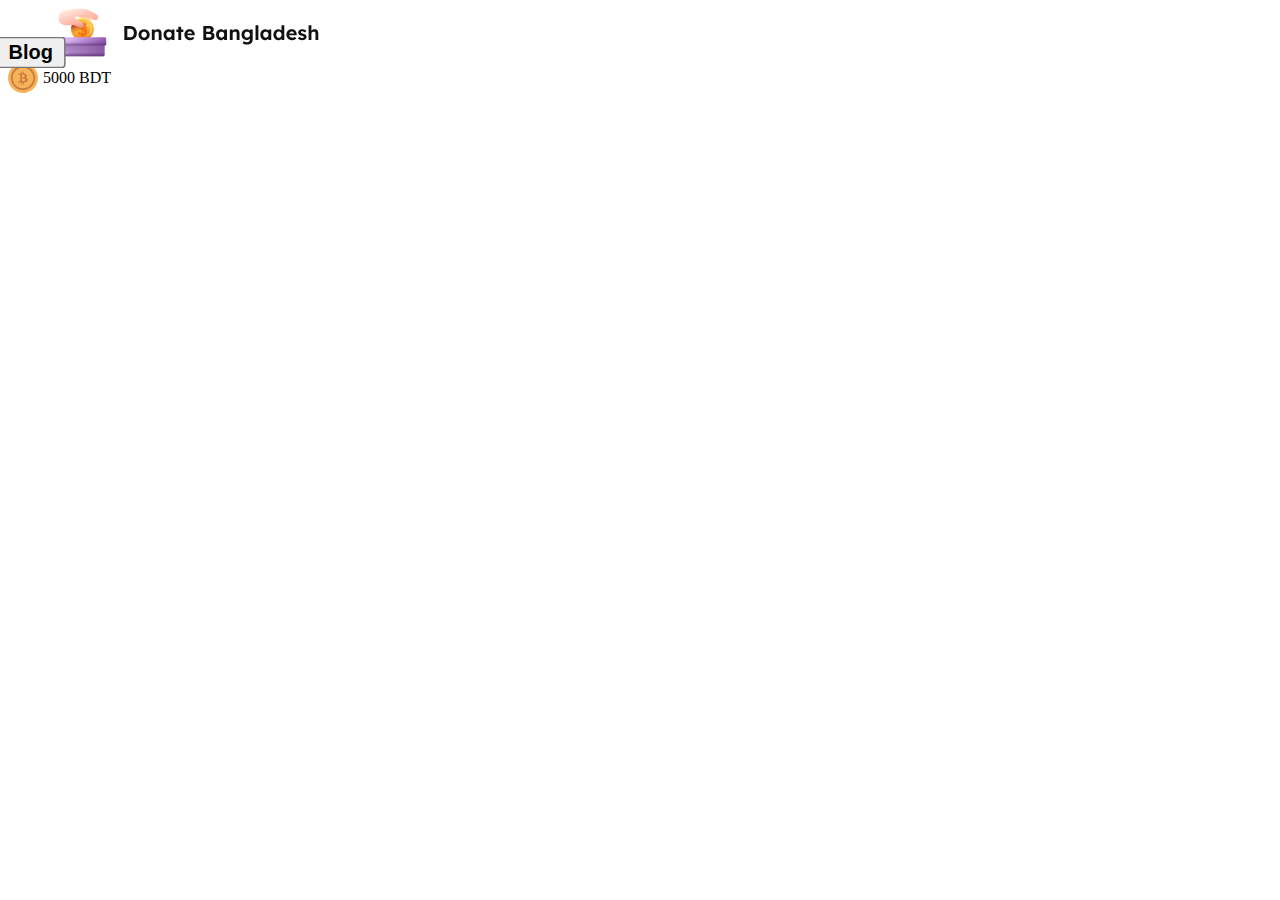
==== B10A5.html @ 0d356b93 "header part" ====
<!DOCTYPE html>
<html lang="en">
  <head>
    <meta charset="UTF-8" />
    <meta name="viewport" content="width=device-width, initial-scale=1.0" />
    <title>Document</title>
    <link rel="stylesheet" href="style.css" />
  </head>
  <body>
    <header class="header">
      <button class="blog-button" style="scale: 1.5"><b>Blog</b></button>
      <svg
        width="263"
        height="49"
        viewBox="0 0 263 49"
        fill="none"
        xmlns="http://www.w3.org/2000/svg"
      >
        <g clip-path="url(#clip0_3_639)">
          <path
            d="M30.4778 10.1147C29.9325 11.4416 28.4079 12.0751 27.0825 11.5262L21.6849 9.29228C20.1773 8.6679 18.5785 8.35054 16.9763 8.33435L18.4765 3.32823C20.5003 3.57068 22.4991 4.0792 24.4181 4.85906L29.0665 6.74931C30.3901 7.2871 31.0217 8.79346 30.4778 10.1147Z"
            fill="url(#paint0_linear_3_639)"
          />
          <path
            d="M33.8218 10.6746C33.2003 11.9362 31.6688 12.4507 30.4111 11.8207L25.2891 9.2568C23.2955 8.2583 21.0894 7.82819 18.9032 7.97661L17.0491 2.81237C20.8862 2.60522 24.7484 3.37736 28.2556 5.10498L32.6689 7.28004C33.9255 7.89896 34.4415 9.4184 33.8218 10.6746Z"
            fill="url(#paint1_linear_3_639)"
          />
          <path
            d="M36.4611 10.041C35.8431 11.3356 34.2859 11.8838 32.9929 11.2624L27.7273 8.73323C25.6779 7.74819 23.4188 7.34527 21.1879 7.53125L19.2253 2.30198C23.1417 2.02998 27.0967 2.75468 30.7018 4.45812L35.2383 6.60278C36.53 7.21294 37.0773 8.75196 36.4611 10.041Z"
            fill="url(#paint2_linear_3_639)"
          />
          <path
            d="M24.5 32.5C30.8155 32.5 35.9353 27.3802 35.9353 21.0647C35.9353 14.7492 30.8155 9.62941 24.5 9.62941C18.1845 9.62941 13.0647 14.7492 13.0647 21.0647C13.0647 27.3802 18.1845 32.5 24.5 32.5Z"
            fill="url(#paint3_linear_3_639)"
          />
          <path
            d="M24.4999 30.2882C29.5939 30.2882 33.7234 26.1587 33.7234 21.0647C33.7234 15.9707 29.5939 11.8412 24.4999 11.8412C19.4059 11.8412 15.2764 15.9707 15.2764 21.0647C15.2764 26.1587 19.4059 30.2882 24.4999 30.2882Z"
            fill="url(#paint4_linear_3_639)"
          />
          <path
            d="M24.4999 29.1588C28.9701 29.1588 32.594 25.535 32.594 21.0647C32.594 16.5944 28.9701 12.9706 24.4999 12.9706C20.0296 12.9706 16.4058 16.5944 16.4058 21.0647C16.4058 25.535 20.0296 29.1588 24.4999 29.1588Z"
            fill="url(#paint5_linear_3_639)"
          />
          <path
            d="M25.4112 19.5619V16.8192C26.6322 16.9132 26.9891 17.5143 27.609 17.5143C28.4355 17.5143 28.7737 16.4811 28.7737 15.9739C28.7737 14.6777 26.5759 14.3772 25.4112 14.3396V13.87C25.4112 13.607 25.0543 13.3628 24.6974 13.3628C24.2841 13.3628 23.9836 13.607 23.9836 13.87V14.396C21.9923 14.6778 20.2265 15.8237 20.2265 18.2094C20.2265 20.6139 22.2553 21.4216 23.9836 22.0791V25.1223C22.5935 24.8781 21.9548 23.7697 21.1658 23.7697C20.452 23.7697 19.8884 24.7089 19.8884 25.3477C19.8884 26.55 21.7294 27.7147 23.9836 27.7898V28.2594C23.9836 28.5225 24.2841 28.7666 24.6974 28.7666C25.0543 28.7666 25.4112 28.5224 25.4112 28.2594V27.7147C27.609 27.3578 29.1119 25.9488 29.1119 23.6195C29.1119 21.0834 27.1206 20.2005 25.4112 19.5619ZM24.1713 19.111C23.4576 18.8104 22.9691 18.4723 22.9691 17.9275C22.9691 17.4767 23.3261 17.0446 24.1713 16.8755V19.111ZM25.2234 25.1035V22.5863C25.8996 22.9056 26.3693 23.3001 26.3693 23.92C26.3692 24.5963 25.862 24.9532 25.2234 25.1035Z"
            fill="url(#paint6_linear_3_639)"
          />
          <path
            d="M13.0732 21.4882C13.2961 27.6075 18.3262 32.5 24.4999 32.5C30.6735 32.5 35.7036 27.6075 35.9266 21.4882H13.0732Z"
            fill="url(#paint7_linear_3_639)"
          />
          <path
            d="M35.1551 25.2238C35.1155 25.3254 35.0741 25.4261 35.0318 25.5268C33.2934 29.6256 29.2322 32.5 24.5 32.5C18.1847 32.5 13.0647 27.38 13.0647 21.0647C13.0647 19.3471 13.4431 17.7188 14.1226 16.2572C14.2619 15.9541 14.4153 15.6595 14.5809 15.3725H25.3038L35.1551 25.2238Z"
            fill="url(#paint8_linear_3_639)"
          />
          <path
            d="M35.5047 11.4792L33.4157 9.80559C33.3238 9.7365 33.2312 9.66864 33.1379 9.60192C30.623 7.80483 27.5412 6.98921 24.4564 7.18479C21.8766 7.34836 20.8416 7.49594 17.4709 9.17566C16.8831 9.46855 16.7831 10.0899 17.2475 10.5542L17.3747 10.6814C19.9097 11.7982 22.3341 13.1457 24.6179 14.7059C25.9292 15.6017 26.2362 17.4075 25.3017 18.6916C24.4511 19.8604 22.8563 20.1937 21.6051 19.47C19.4568 18.2272 17.0716 17.4345 14.5965 17.1485C14.1236 17.0938 13.6462 17.0911 13.1714 17.1249C11.6756 17.2314 8.0548 17.4638 6.84972 17.3142C6.83862 17.3128 6.82742 17.3115 6.81622 17.3101C3.66177 16.9136 1.14676 14.4843 0.630804 11.3468L0.600122 11.16C-0.0670782 7.10742 2.6789 3.2805 6.73245 2.61396L13.732 1.463L18.1394 0.78055C25.0555 -0.234415 32.0926 1.52822 37.6973 5.67909L39.0549 6.76116C40.3651 7.73114 40.6355 9.5765 39.6592 10.8836C38.6796 12.1955 36.8139 12.4626 35.5047 11.4792Z"
            fill="url(#paint9_linear_3_639)"
          />
          <path
            d="M25.3017 18.6918C24.4512 19.8606 22.8564 20.1939 21.6052 19.4701C19.2355 18.0992 16.5778 17.276 13.829 17.0763C13.7876 17.0733 13.7464 17.0701 13.7052 17.0667C9.06067 16.6816 8.80985 9.97322 13.4123 9.23986C13.743 9.18715 14.082 9.23092 14.3885 9.36598L17.3747 10.6816C19.9097 11.7983 22.3342 13.1458 24.6179 14.7061C25.9293 15.602 26.2362 17.4078 25.3017 18.6918Z"
            fill="url(#paint10_linear_3_639)"
          />
          <path
            d="M44.4949 48.5H4.50505C3.33272 48.5 2.38232 47.5496 2.38232 46.3773V33.7235H46.6176V46.3773C46.6176 47.5496 45.6672 48.5 44.4949 48.5Z"
            fill="url(#paint11_linear_3_639)"
          />
          <path
            d="M2.38232 33.7235V37.4882L13.3941 48.5H44.4949C45.6672 48.5 46.6176 47.5496 46.6176 46.3773V33.7235H2.38232Z"
            fill="url(#paint12_linear_3_639)"
          />
          <path
            d="M2.38232 42.1941V46.3773C2.38232 47.5496 3.33272 48.5 4.50505 48.5H44.4949C45.6672 48.5 46.6176 47.5496 46.6176 46.3773V42.1941H2.38232Z"
            fill="url(#paint13_linear_3_639)"
          />
          <path
            d="M46.8826 37.4882H2.11741C1.22414 37.4882 0.5 36.7641 0.5 35.8708V30.8059C0.5 29.9126 1.22414 29.1885 2.11741 29.1885H46.8826C47.7759 29.1885 48.5 29.9126 48.5 30.8059V35.8708C48.5 36.7641 47.7759 37.4882 46.8826 37.4882Z"
            fill="url(#paint14_linear_3_639)"
          />
          <path
            d="M0.5 32.6882V35.8708C0.5 36.7641 1.22414 37.4882 2.11741 37.4882H46.8826C47.7759 37.4882 48.5 36.7641 48.5 35.8708V32.6882H0.5Z"
            fill="url(#paint15_linear_3_639)"
          />
        </g>
        <path
          d="M66.32 32V18H72.06C73.0867 18 74.0133 18.1733 74.84 18.52C75.68 18.8533 76.4 19.3333 77 19.96C77.6133 20.5733 78.08 21.3067 78.4 22.16C78.72 23.0133 78.88 23.96 78.88 25C78.88 26.0267 78.72 26.9733 78.4 27.84C78.08 28.6933 77.62 29.4333 77.02 30.06C76.42 30.6733 75.7 31.1533 74.86 31.5C74.02 31.8333 73.0867 32 72.06 32H66.32ZM69.32 29.82L69 29.3H71.96C72.56 29.3 73.1 29.2 73.58 29C74.06 28.7867 74.4667 28.5 74.8 28.14C75.1467 27.7667 75.4067 27.3133 75.58 26.78C75.7533 26.2467 75.84 25.6533 75.84 25C75.84 24.3467 75.7533 23.76 75.58 23.24C75.4067 22.7067 75.1467 22.2533 74.8 21.88C74.4667 21.5067 74.06 21.22 73.58 21.02C73.1 20.8067 72.56 20.7 71.96 20.7H68.94L69.32 20.22V29.82ZM86.1134 32.2C85.0334 32.2 84.0668 31.9667 83.2134 31.5C82.3734 31.02 81.7068 30.3667 81.2134 29.54C80.7334 28.7133 80.4934 27.7667 80.4934 26.7C80.4934 25.6333 80.7334 24.6933 81.2134 23.88C81.7068 23.0533 82.3734 22.4 83.2134 21.92C84.0668 21.44 85.0334 21.2 86.1134 21.2C87.1801 21.2 88.1334 21.44 88.9734 21.92C89.8268 22.4 90.4934 23.0533 90.9734 23.88C91.4534 24.6933 91.6934 25.6333 91.6934 26.7C91.6934 27.7667 91.4534 28.7133 90.9734 29.54C90.4934 30.3667 89.8268 31.02 88.9734 31.5C88.1334 31.9667 87.1801 32.2 86.1134 32.2ZM86.1134 29.72C86.6334 29.72 87.1001 29.5933 87.5134 29.34C87.9268 29.0733 88.2468 28.7133 88.4734 28.26C88.7134 27.7933 88.8334 27.2733 88.8334 26.7C88.8334 26.1133 88.7134 25.5933 88.4734 25.14C88.2468 24.6733 87.9268 24.3133 87.5134 24.06C87.1001 23.7933 86.6334 23.66 86.1134 23.66C85.5801 23.66 85.1068 23.7933 84.6934 24.06C84.2801 24.3267 83.9534 24.6867 83.7134 25.14C83.4734 25.5933 83.3601 26.1133 83.3734 26.7C83.3601 27.2733 83.4734 27.7933 83.7134 28.26C83.9534 28.7133 84.2801 29.0733 84.6934 29.34C85.1068 29.5933 85.5801 29.72 86.1134 29.72ZM93.8302 32V21.42H96.5502L96.6302 23.58L96.0702 23.82C96.2168 23.34 96.4768 22.9067 96.8502 22.52C97.2368 22.12 97.6968 21.8 98.2302 21.56C98.7635 21.32 99.3235 21.2 99.9102 21.2C100.71 21.2 101.377 21.36 101.91 21.68C102.457 22 102.863 22.4867 103.13 23.14C103.41 23.78 103.55 24.5733 103.55 25.52V32H100.71V25.74C100.71 25.26 100.643 24.86 100.51 24.54C100.377 24.22 100.17 23.9867 99.8902 23.84C99.6235 23.68 99.2902 23.6133 98.8902 23.64C98.5702 23.64 98.2702 23.6933 97.9902 23.8C97.7235 23.8933 97.4902 24.0333 97.2902 24.22C97.1035 24.4067 96.9502 24.62 96.8302 24.86C96.7235 25.1 96.6702 25.36 96.6702 25.64V32H95.2702C94.9635 32 94.6902 32 94.4502 32C94.2102 32 94.0035 32 93.8302 32ZM110.232 32.2C109.352 32.2 108.558 31.96 107.852 31.48C107.145 31 106.585 30.3467 106.172 29.52C105.758 28.6933 105.552 27.7467 105.552 26.68C105.552 25.6133 105.758 24.6733 106.172 23.86C106.598 23.0333 107.172 22.3867 107.892 21.92C108.612 21.44 109.432 21.2 110.352 21.2C110.872 21.2 111.345 21.28 111.772 21.44C112.212 21.5867 112.592 21.7933 112.912 22.06C113.245 22.3267 113.525 22.6333 113.752 22.98C113.978 23.3267 114.138 23.7 114.232 24.1L113.632 24V21.42H116.452V32H113.592V29.46L114.232 29.4C114.125 29.7733 113.952 30.1267 113.712 30.46C113.472 30.7933 113.172 31.0933 112.812 31.36C112.465 31.6133 112.072 31.82 111.632 31.98C111.192 32.1267 110.725 32.2 110.232 32.2ZM111.012 29.74C111.545 29.74 112.012 29.6133 112.412 29.36C112.812 29.1067 113.118 28.7533 113.332 28.3C113.558 27.8333 113.672 27.2933 113.672 26.68C113.672 26.08 113.558 25.5533 113.332 25.1C113.118 24.6467 112.812 24.2933 112.412 24.04C112.012 23.7733 111.545 23.64 111.012 23.64C110.492 23.64 110.032 23.7733 109.632 24.04C109.245 24.2933 108.938 24.6467 108.712 25.1C108.485 25.5533 108.372 26.08 108.372 26.68C108.372 27.2933 108.485 27.8333 108.712 28.3C108.938 28.7533 109.245 29.1067 109.632 29.36C110.032 29.6133 110.492 29.74 111.012 29.74ZM120.319 32V18.74H123.159V32H120.319ZM118.339 23.96V21.42H125.319V23.96H118.339ZM132.092 32.2C130.946 32.2 129.946 31.9667 129.092 31.5C128.239 31.0333 127.572 30.3933 127.092 29.58C126.612 28.7667 126.372 27.8333 126.372 26.78C126.372 25.9667 126.506 25.22 126.772 24.54C127.039 23.86 127.412 23.2733 127.892 22.78C128.372 22.2733 128.939 21.8867 129.592 21.62C130.259 21.34 130.979 21.2 131.752 21.2C132.472 21.2 133.139 21.3333 133.752 21.6C134.366 21.8533 134.892 22.22 135.332 22.7C135.786 23.1667 136.132 23.72 136.372 24.36C136.612 25 136.719 25.7 136.692 26.46L136.672 27.34H128.172L127.712 25.6H134.332L134.012 25.96V25.52C133.986 25.16 133.866 24.8333 133.652 24.54C133.452 24.2467 133.192 24.02 132.872 23.86C132.552 23.7 132.192 23.62 131.792 23.62C131.206 23.62 130.706 23.7333 130.292 23.96C129.892 24.1867 129.586 24.52 129.372 24.96C129.159 25.4 129.052 25.9333 129.052 26.56C129.052 27.2 129.186 27.7533 129.452 28.22C129.732 28.6867 130.119 29.0533 130.612 29.32C131.119 29.5733 131.712 29.7 132.392 29.7C132.859 29.7 133.286 29.6267 133.672 29.48C134.059 29.3333 134.472 29.08 134.912 28.72L136.272 30.62C135.886 30.9667 135.459 31.26 134.992 31.5C134.526 31.7267 134.046 31.9 133.552 32.02C133.059 32.14 132.572 32.2 132.092 32.2ZM145.324 32V18H151.404C152.337 18 153.124 18.14 153.764 18.42C154.417 18.6867 154.911 19.08 155.244 19.6C155.577 20.12 155.744 20.74 155.744 21.46C155.744 22.26 155.544 22.9267 155.144 23.46C154.744 23.9933 154.171 24.36 153.424 24.56L153.404 24.16C154.017 24.3067 154.557 24.5467 155.024 24.88C155.491 25.2133 155.851 25.6267 156.104 26.12C156.357 26.6133 156.484 27.1733 156.484 27.8C156.484 28.4933 156.371 29.1067 156.144 29.64C155.917 30.16 155.584 30.5933 155.144 30.94C154.704 31.2867 154.184 31.5533 153.584 31.74C152.997 31.9133 152.337 32 151.604 32H145.324ZM148.204 29.4H151.484C151.911 29.4 152.271 29.34 152.564 29.22C152.871 29.0867 153.104 28.8867 153.264 28.62C153.424 28.3533 153.504 28.04 153.504 27.68C153.504 27.3333 153.417 27.04 153.244 26.8C153.071 26.56 152.824 26.38 152.504 26.26C152.197 26.1267 151.824 26.06 151.384 26.06H148.204V29.4ZM148.204 23.68H151.044C151.404 23.68 151.717 23.6133 151.984 23.48C152.251 23.3467 152.451 23.1667 152.584 22.94C152.731 22.7133 152.804 22.4467 152.804 22.14C152.804 21.6467 152.644 21.2667 152.324 21C152.004 20.7333 151.524 20.6 150.884 20.6H148.204V23.68ZM162.751 32.2C161.871 32.2 161.078 31.96 160.371 31.48C159.664 31 159.104 30.3467 158.691 29.52C158.278 28.6933 158.071 27.7467 158.071 26.68C158.071 25.6133 158.278 24.6733 158.691 23.86C159.118 23.0333 159.691 22.3867 160.411 21.92C161.131 21.44 161.951 21.2 162.871 21.2C163.391 21.2 163.864 21.28 164.291 21.44C164.731 21.5867 165.111 21.7933 165.431 22.06C165.764 22.3267 166.044 22.6333 166.271 22.98C166.498 23.3267 166.658 23.7 166.751 24.1L166.151 24V21.42H168.971V32H166.111V29.46L166.751 29.4C166.644 29.7733 166.471 30.1267 166.231 30.46C165.991 30.7933 165.691 31.0933 165.331 31.36C164.984 31.6133 164.591 31.82 164.151 31.98C163.711 32.1267 163.244 32.2 162.751 32.2ZM163.531 29.74C164.064 29.74 164.531 29.6133 164.931 29.36C165.331 29.1067 165.638 28.7533 165.851 28.3C166.078 27.8333 166.191 27.2933 166.191 26.68C166.191 26.08 166.078 25.5533 165.851 25.1C165.638 24.6467 165.331 24.2933 164.931 24.04C164.531 23.7733 164.064 23.64 163.531 23.64C163.011 23.64 162.551 23.7733 162.151 24.04C161.764 24.2933 161.458 24.6467 161.231 25.1C161.004 25.5533 160.891 26.08 160.891 26.68C160.891 27.2933 161.004 27.8333 161.231 28.3C161.458 28.7533 161.764 29.1067 162.151 29.36C162.551 29.6133 163.011 29.74 163.531 29.74ZM171.818 32V21.42H174.538L174.618 23.58L174.058 23.82C174.205 23.34 174.465 22.9067 174.838 22.52C175.225 22.12 175.685 21.8 176.218 21.56C176.752 21.32 177.312 21.2 177.898 21.2C178.698 21.2 179.365 21.36 179.898 21.68C180.445 22 180.852 22.4867 181.118 23.14C181.398 23.78 181.538 24.5733 181.538 25.52V32H178.698V25.74C178.698 25.26 178.632 24.86 178.498 24.54C178.365 24.22 178.158 23.9867 177.878 23.84C177.612 23.68 177.278 23.6133 176.878 23.64C176.558 23.64 176.258 23.6933 175.978 23.8C175.712 23.8933 175.478 24.0333 175.278 24.22C175.092 24.4067 174.938 24.62 174.818 24.86C174.712 25.1 174.658 25.36 174.658 25.64V32H173.258C172.952 32 172.678 32 172.438 32C172.198 32 171.992 32 171.818 32ZM189.08 36.6C188.24 36.6 187.413 36.4733 186.6 36.22C185.787 35.98 185.127 35.6667 184.62 35.28L185.62 33.24C185.887 33.4267 186.193 33.5933 186.54 33.74C186.887 33.8867 187.247 34 187.62 34.08C188.007 34.16 188.4 34.2 188.8 34.2C189.493 34.2 190.06 34.0933 190.5 33.88C190.953 33.6667 191.293 33.3467 191.52 32.92C191.747 32.5067 191.86 31.9733 191.86 31.32V29.48L192.34 29.58C192.26 30.02 192.04 30.4267 191.68 30.8C191.32 31.16 190.867 31.4533 190.32 31.68C189.773 31.8933 189.213 32 188.64 32C187.653 32 186.78 31.7733 186.02 31.32C185.26 30.8667 184.66 30.24 184.22 29.44C183.78 28.64 183.56 27.72 183.56 26.68C183.56 25.6133 183.773 24.6733 184.2 23.86C184.64 23.0333 185.233 22.3867 185.98 21.92C186.74 21.44 187.6 21.2 188.56 21.2C188.96 21.2 189.34 21.2467 189.7 21.34C190.073 21.4333 190.413 21.5667 190.72 21.74C191.04 21.9 191.32 22.0867 191.56 22.3C191.813 22.5 192.02 22.72 192.18 22.96C192.34 23.2 192.44 23.44 192.48 23.68L191.9 23.84L191.98 21.42H194.7V31.2C194.7 32.0667 194.573 32.8333 194.32 33.5C194.067 34.1667 193.693 34.7267 193.2 35.18C192.72 35.6467 192.127 36 191.42 36.24C190.727 36.48 189.947 36.6 189.08 36.6ZM189.16 29.72C189.72 29.72 190.207 29.5933 190.62 29.34C191.047 29.0867 191.373 28.7333 191.6 28.28C191.827 27.8267 191.94 27.2933 191.94 26.68C191.94 26.08 191.827 25.5533 191.6 25.1C191.373 24.6333 191.047 24.2733 190.62 24.02C190.207 23.7667 189.72 23.64 189.16 23.64C188.613 23.64 188.127 23.7733 187.7 24.04C187.287 24.2933 186.967 24.6467 186.74 25.1C186.513 25.5533 186.4 26.08 186.4 26.68C186.4 27.28 186.513 27.8133 186.74 28.28C186.967 28.7333 187.287 29.0867 187.7 29.34C188.127 29.5933 188.613 29.72 189.16 29.72ZM197.542 32V17.2H200.382V32H197.542ZM207.028 32.2C206.148 32.2 205.355 31.96 204.648 31.48C203.942 31 203.382 30.3467 202.968 29.52C202.555 28.6933 202.348 27.7467 202.348 26.68C202.348 25.6133 202.555 24.6733 202.968 23.86C203.395 23.0333 203.968 22.3867 204.688 21.92C205.408 21.44 206.228 21.2 207.148 21.2C207.668 21.2 208.142 21.28 208.568 21.44C209.008 21.5867 209.388 21.7933 209.708 22.06C210.042 22.3267 210.322 22.6333 210.548 22.98C210.775 23.3267 210.935 23.7 211.028 24.1L210.428 24V21.42H213.248V32H210.388V29.46L211.028 29.4C210.922 29.7733 210.748 30.1267 210.508 30.46C210.268 30.7933 209.968 31.0933 209.608 31.36C209.262 31.6133 208.868 31.82 208.428 31.98C207.988 32.1267 207.522 32.2 207.028 32.2ZM207.808 29.74C208.342 29.74 208.808 29.6133 209.208 29.36C209.608 29.1067 209.915 28.7533 210.128 28.3C210.355 27.8333 210.468 27.2933 210.468 26.68C210.468 26.08 210.355 25.5533 210.128 25.1C209.915 24.6467 209.608 24.2933 209.208 24.04C208.808 23.7733 208.342 23.64 207.808 23.64C207.288 23.64 206.828 23.7733 206.428 24.04C206.042 24.2933 205.735 24.6467 205.508 25.1C205.282 25.5533 205.168 26.08 205.168 26.68C205.168 27.2933 205.282 27.8333 205.508 28.3C205.735 28.7533 206.042 29.1067 206.428 29.36C206.828 29.6133 207.288 29.74 207.808 29.74ZM220.236 32.2C219.316 32.2 218.489 31.9667 217.756 31.5C217.022 31.02 216.442 30.3733 216.016 29.56C215.602 28.7333 215.396 27.78 215.396 26.7C215.396 25.6467 215.602 24.7067 216.016 23.88C216.442 23.0533 217.016 22.4 217.736 21.92C218.469 21.44 219.302 21.2 220.236 21.2C220.729 21.2 221.202 21.28 221.656 21.44C222.122 21.5867 222.536 21.7933 222.896 22.06C223.269 22.3267 223.569 22.6267 223.796 22.96C224.022 23.28 224.149 23.62 224.176 23.98L223.456 24.1V17.2H226.296V32H223.616L223.496 29.56L224.056 29.62C224.029 29.9533 223.909 30.2733 223.696 30.58C223.482 30.8867 223.196 31.1667 222.836 31.42C222.489 31.66 222.089 31.8533 221.636 32C221.196 32.1333 220.729 32.2 220.236 32.2ZM220.876 29.84C221.409 29.84 221.876 29.7067 222.276 29.44C222.676 29.1733 222.989 28.8067 223.216 28.34C223.442 27.8733 223.556 27.3267 223.556 26.7C223.556 26.0867 223.442 25.5467 223.216 25.08C222.989 24.6 222.676 24.2333 222.276 23.98C221.876 23.7133 221.409 23.58 220.876 23.58C220.342 23.58 219.876 23.7133 219.476 23.98C219.089 24.2333 218.782 24.6 218.556 25.08C218.342 25.5467 218.236 26.0867 218.236 26.7C218.236 27.3267 218.342 27.8733 218.556 28.34C218.782 28.8067 219.089 29.1733 219.476 29.44C219.876 29.7067 220.342 29.84 220.876 29.84ZM234.085 32.2C232.938 32.2 231.938 31.9667 231.085 31.5C230.231 31.0333 229.565 30.3933 229.085 29.58C228.605 28.7667 228.365 27.8333 228.365 26.78C228.365 25.9667 228.498 25.22 228.765 24.54C229.031 23.86 229.405 23.2733 229.885 22.78C230.365 22.2733 230.931 21.8867 231.585 21.62C232.251 21.34 232.971 21.2 233.745 21.2C234.465 21.2 235.131 21.3333 235.745 21.6C236.358 21.8533 236.885 22.22 237.325 22.7C237.778 23.1667 238.125 23.72 238.365 24.36C238.605 25 238.711 25.7 238.685 26.46L238.665 27.34H230.165L229.705 25.6H236.325L236.005 25.96V25.52C235.978 25.16 235.858 24.8333 235.645 24.54C235.445 24.2467 235.185 24.02 234.865 23.86C234.545 23.7 234.185 23.62 233.785 23.62C233.198 23.62 232.698 23.7333 232.285 23.96C231.885 24.1867 231.578 24.52 231.365 24.96C231.151 25.4 231.045 25.9333 231.045 26.56C231.045 27.2 231.178 27.7533 231.445 28.22C231.725 28.6867 232.111 29.0533 232.605 29.32C233.111 29.5733 233.705 29.7 234.385 29.7C234.851 29.7 235.278 29.6267 235.665 29.48C236.051 29.3333 236.465 29.08 236.905 28.72L238.265 30.62C237.878 30.9667 237.451 31.26 236.985 31.5C236.518 31.7267 236.038 31.9 235.545 32.02C235.051 32.14 234.565 32.2 234.085 32.2ZM244.343 32.2C243.357 32.2 242.477 32.04 241.703 31.72C240.943 31.3867 240.33 30.9333 239.863 30.36L241.623 28.84C242.037 29.28 242.497 29.6 243.003 29.8C243.51 29.9867 244.017 30.08 244.523 30.08C244.723 30.08 244.903 30.06 245.063 30.02C245.237 29.9667 245.383 29.9 245.503 29.82C245.623 29.7267 245.71 29.62 245.763 29.5C245.83 29.3667 245.863 29.2267 245.863 29.08C245.863 28.7867 245.743 28.5533 245.503 28.38C245.37 28.3133 245.163 28.2333 244.883 28.14C244.603 28.0333 244.243 27.92 243.803 27.8C243.123 27.6267 242.543 27.4267 242.063 27.2C241.597 26.96 241.223 26.6933 240.943 26.4C240.703 26.12 240.517 25.82 240.383 25.5C240.263 25.1667 240.203 24.8 240.203 24.4C240.203 23.92 240.31 23.4867 240.523 23.1C240.737 22.7 241.03 22.36 241.403 22.08C241.79 21.8 242.23 21.5867 242.723 21.44C243.217 21.28 243.737 21.2 244.283 21.2C244.83 21.2 245.363 21.2667 245.883 21.4C246.403 21.5333 246.883 21.7267 247.323 21.98C247.777 22.22 248.17 22.5067 248.503 22.84L246.983 24.52C246.743 24.2933 246.47 24.0867 246.163 23.9C245.87 23.7133 245.563 23.5667 245.243 23.46C244.923 23.3533 244.637 23.3 244.383 23.3C244.157 23.3 243.95 23.32 243.763 23.36C243.59 23.4 243.443 23.46 243.323 23.54C243.203 23.62 243.11 23.7267 243.043 23.86C242.99 23.98 242.963 24.1133 242.963 24.26C242.963 24.4067 242.997 24.5467 243.063 24.68C243.143 24.8133 243.25 24.9267 243.383 25.02C243.53 25.1 243.743 25.1933 244.023 25.3C244.317 25.4067 244.71 25.5267 245.203 25.66C245.843 25.8333 246.383 26.0267 246.823 26.24C247.277 26.4533 247.637 26.7 247.903 26.98C248.13 27.22 248.297 27.4933 248.403 27.8C248.51 28.1067 248.563 28.4467 248.563 28.82C248.563 29.4733 248.377 30.06 248.003 30.58C247.643 31.0867 247.143 31.4867 246.503 31.78C245.863 32.06 245.143 32.2 244.343 32.2ZM250.588 32V17.2H253.388V23.58L252.828 23.82C252.975 23.34 253.235 22.9067 253.608 22.52C253.995 22.12 254.455 21.8 254.988 21.56C255.521 21.32 256.081 21.2 256.668 21.2C257.468 21.2 258.135 21.36 258.668 21.68C259.215 22 259.621 22.4867 259.888 23.14C260.168 23.78 260.308 24.5733 260.308 25.52V32H257.468V25.74C257.468 25.26 257.401 24.86 257.268 24.54C257.135 24.22 256.928 23.9867 256.648 23.84C256.381 23.68 256.048 23.6133 255.648 23.64C255.328 23.64 255.028 23.6933 254.748 23.8C254.481 23.8933 254.248 24.0333 254.048 24.22C253.861 24.4067 253.708 24.62 253.588 24.86C253.481 25.1 253.428 25.36 253.428 25.64V32H252.028C251.721 32 251.448 32 251.208 32C250.968 32 250.761 32 250.588 32Z"
          fill="#111111"
        />
        <defs>
          <linearGradient
            id="paint0_linear_3_639"
            x1="23.2906"
            y1="10.8863"
            x2="23.8615"
            y2="8.48033"
            gradientUnits="userSpaceOnUse"
          >
            <stop stop-color="#FFEEE6" />
            <stop offset="1" stop-color="#FFB09E" />
          </linearGradient>
          <linearGradient
            id="paint1_linear_3_639"
            x1="24.5965"
            y1="10.8265"
            x2="25.3832"
            y2="7.87747"
            gradientUnits="userSpaceOnUse"
          >
            <stop stop-color="#FFEEE6" />
            <stop offset="1" stop-color="#FFB09E" />
          </linearGradient>
          <linearGradient
            id="paint2_linear_3_639"
            x1="26.502"
            y1="10.7273"
            x2="27.4807"
            y2="7.30176"
            gradientUnits="userSpaceOnUse"
          >
            <stop stop-color="#FFEEE6" />
            <stop offset="1" stop-color="#FFB09E" />
          </linearGradient>
          <linearGradient
            id="paint3_linear_3_639"
            x1="19.6059"
            y1="16.1706"
            x2="33.8193"
            y2="30.384"
            gradientUnits="userSpaceOnUse"
          >
            <stop stop-color="#FEE45A" />
            <stop offset="1" stop-color="#FE9738" />
          </linearGradient>
          <linearGradient
            id="paint4_linear_3_639"
            x1="28.4474"
            y1="25.0122"
            x2="16.9831"
            y2="13.5479"
            gradientUnits="userSpaceOnUse"
          >
            <stop stop-color="#FEE45A" />
            <stop offset="1" stop-color="#FE9738" />
          </linearGradient>
          <linearGradient
            id="paint5_linear_3_639"
            x1="21.0358"
            y1="17.6006"
            x2="31.0963"
            y2="27.6611"
            gradientUnits="userSpaceOnUse"
          >
            <stop stop-color="#FEE45A" />
            <stop offset="1" stop-color="#FE9738" />
          </linearGradient>
          <linearGradient
            id="paint6_linear_3_639"
            x1="20.9289"
            y1="18.341"
            x2="29.9171"
            y2="24.7881"
            gradientUnits="userSpaceOnUse"
          >
            <stop stop-color="#FE9738" />
            <stop offset="1" stop-color="#F46700" />
          </linearGradient>
          <linearGradient
            id="paint7_linear_3_639"
            x1="24.4999"
            y1="24.1706"
            x2="24.4999"
            y2="32.9236"
            gradientUnits="userSpaceOnUse"
          >
            <stop stop-color="#FE7701" stop-opacity="0" />
            <stop offset="0.209" stop-color="#FA7303" stop-opacity="0.209" />
            <stop offset="0.4275" stop-color="#ED6809" stop-opacity="0.428" />
            <stop offset="0.6502" stop-color="#D85613" stop-opacity="0.65" />
            <stop offset="0.8745" stop-color="#BB3C21" stop-opacity="0.875" />
            <stop offset="1" stop-color="#A72B2B" />
          </linearGradient>
          <linearGradient
            id="paint8_linear_3_639"
            x1="25.116"
            y1="27.2063"
            x2="21.1989"
            y2="14.8567"
            gradientUnits="userSpaceOnUse"
          >
            <stop stop-color="#FE7701" stop-opacity="0" />
            <stop offset="0.1854" stop-color="#F87204" stop-opacity="0.185" />
            <stop offset="0.4314" stop-color="#E7630C" stop-opacity="0.431" />
            <stop offset="0.7114" stop-color="#CB4B19" stop-opacity="0.711" />
            <stop offset="1" stop-color="#A72B2B" />
          </linearGradient>
          <linearGradient
            id="paint9_linear_3_639"
            x1="16.2527"
            y1="-2.34839"
            x2="22.088"
            y2="15.0634"
            gradientUnits="userSpaceOnUse"
          >
            <stop stop-color="#FFEEE6" />
            <stop offset="1" stop-color="#FFB09E" />
          </linearGradient>
          <linearGradient
            id="paint10_linear_3_639"
            x1="17.9631"
            y1="15.0814"
            x2="18.5278"
            y2="21.7637"
            gradientUnits="userSpaceOnUse"
          >
            <stop stop-color="#F89580" stop-opacity="0" />
            <stop offset="0.3577" stop-color="#E98A75" stop-opacity="0.359" />
            <stop offset="0.9972" stop-color="#C5715A" />
          </linearGradient>
          <linearGradient
            id="paint11_linear_3_639"
            x1="21.6949"
            y1="34.2319"
            x2="32.4237"
            y2="57.3837"
            gradientUnits="userSpaceOnUse"
          >
            <stop stop-color="#D9B1EE" />
            <stop offset="1" stop-color="#814AA0" />
          </linearGradient>
          <linearGradient
            id="paint12_linear_3_639"
            x1="24.5"
            y1="50.1"
            x2="24.5"
            y2="21.834"
            gradientUnits="userSpaceOnUse"
          >
            <stop stop-color="#5B3374" stop-opacity="0" />
            <stop offset="1" stop-color="#5B3374" />
          </linearGradient>
          <linearGradient
            id="paint13_linear_3_639"
            x1="24.5"
            y1="44.3588"
            x2="24.5"
            y2="49.1279"
            gradientUnits="userSpaceOnUse"
          >
            <stop stop-color="#5B3374" stop-opacity="0" />
            <stop offset="1" stop-color="#5B3374" />
          </linearGradient>
          <linearGradient
            id="paint14_linear_3_639"
            x1="20.8471"
            y1="26.7263"
            x2="30.7501"
            y2="44.6517"
            gradientUnits="userSpaceOnUse"
          >
            <stop stop-color="#D9B1EE" />
            <stop offset="1" stop-color="#814AA0" />
          </linearGradient>
          <linearGradient
            id="paint15_linear_3_639"
            x1="24.5"
            y1="34.1941"
            x2="24.5"
            y2="39.0172"
            gradientUnits="userSpaceOnUse"
          >
            <stop stop-color="#5B3374" stop-opacity="0" />
            <stop offset="1" stop-color="#5B3374" />
          </linearGradient>
          <clipPath id="clip0_3_639">
            <rect
              width="48"
              height="48"
              fill="white"
              transform="translate(0.5 0.5)"
            />
          </clipPath>
        </defs>
      </svg>
      <span style="display: flex; align-items: center; gap: 5px">
        <?xml version="1.0" encoding="iso-8859-1"?>
        <!-- Uploaded to: SVG Repo, www.svgrepo.com, Generator: SVG Repo Mixer Tools -->
        <svg
          height="30px"
          width="30px"
          version="1.1"
          id="Layer_1"
          xmlns="http://www.w3.org/2000/svg"
          xmlns:xlink="http://www.w3.org/1999/xlink"
          viewBox="0 0 291.764 291.764"
          xml:space="preserve"
        >
          <g>
            <path
              style="fill: #f4b459"
              d="M145.882,0c80.573,0,145.882,65.319,145.882,145.882s-65.31,145.882-145.882,145.882
		S0,226.446,0,145.882S65.31,0,145.882,0z"
            />
            <path
              style="fill: #d07c40"
              d="M145.882,27.399c-65.465,0-118.529,53.065-118.529,118.529s53.065,118.529,118.529,118.529
		s118.529-53.065,118.529-118.529S211.347,27.399,145.882,27.399z M145.882,246.231c-55.39,0-100.294-44.914-100.294-100.294
		c0-55.39,44.904-100.294,100.294-100.294s100.294,44.904,100.294,100.294C246.176,201.318,201.272,246.231,145.882,246.231z
		 M174.63,141.187c6.738-3.483,10.969-9.601,9.984-19.804c-1.331-13.941-14.369-18.618-29.395-19.949l-0.009-19.329h-9.355v18.828
		l-9.3,0.128V82.104h-9.063v19.329c-2.516,0.055-8.698,0.109-11.124,0.109v-0.064l-16.056-0.009v12.573c0,0,12.008-0.164,11.88,0
		c4.714,0,6.255,2.772,6.683,5.161l0.009,22.028l1.231,0.082h-1.231v30.863c-0.201,1.504-1.076,3.902-4.367,3.911
		c0.146,0.137-11.889,0-11.889,0l-2.316,14.05h15.144l12.017,0.073l0.009,19.566h8.78l-0.009-19.357
		c3.209,0.073,6.282,0.109,9.309,0.1v19.256h10.212v-19.53c19.566-1.131,33.836-6.118,35.541-24.709
		C192.701,150.56,185.736,143.886,174.63,141.187z M135.698,114.891c6.574,0,27.216-2.115,27.216,11.762
		c0,13.294-20.642,11.753-27.216,11.753V114.891z M135.698,176.162V150.25c7.896,0,32.632-2.289,32.632,12.956
		C168.33,177.831,143.594,176.162,135.698,176.162z"
            />
          </g>
        </svg>
        5000 BDT
      </span>
    </header>
  </body>
  <script src="script.js"></script>
</html>
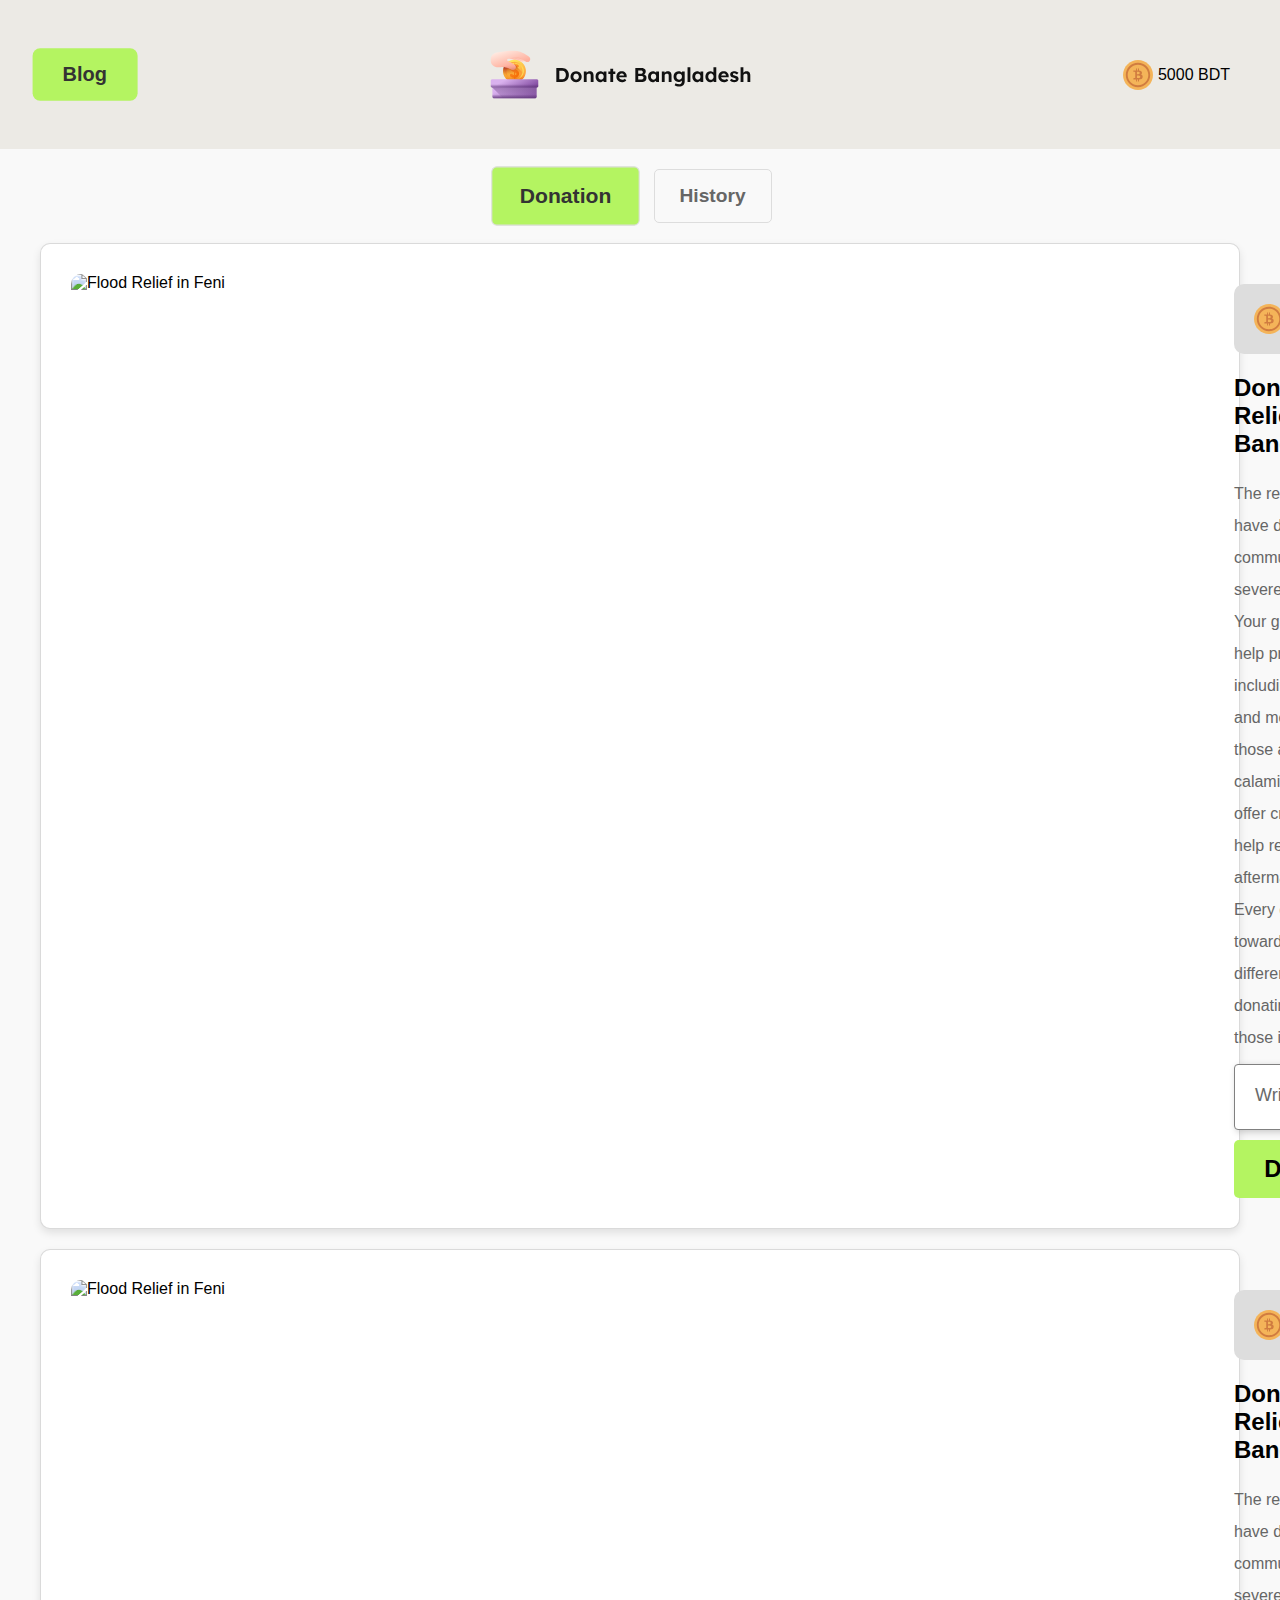
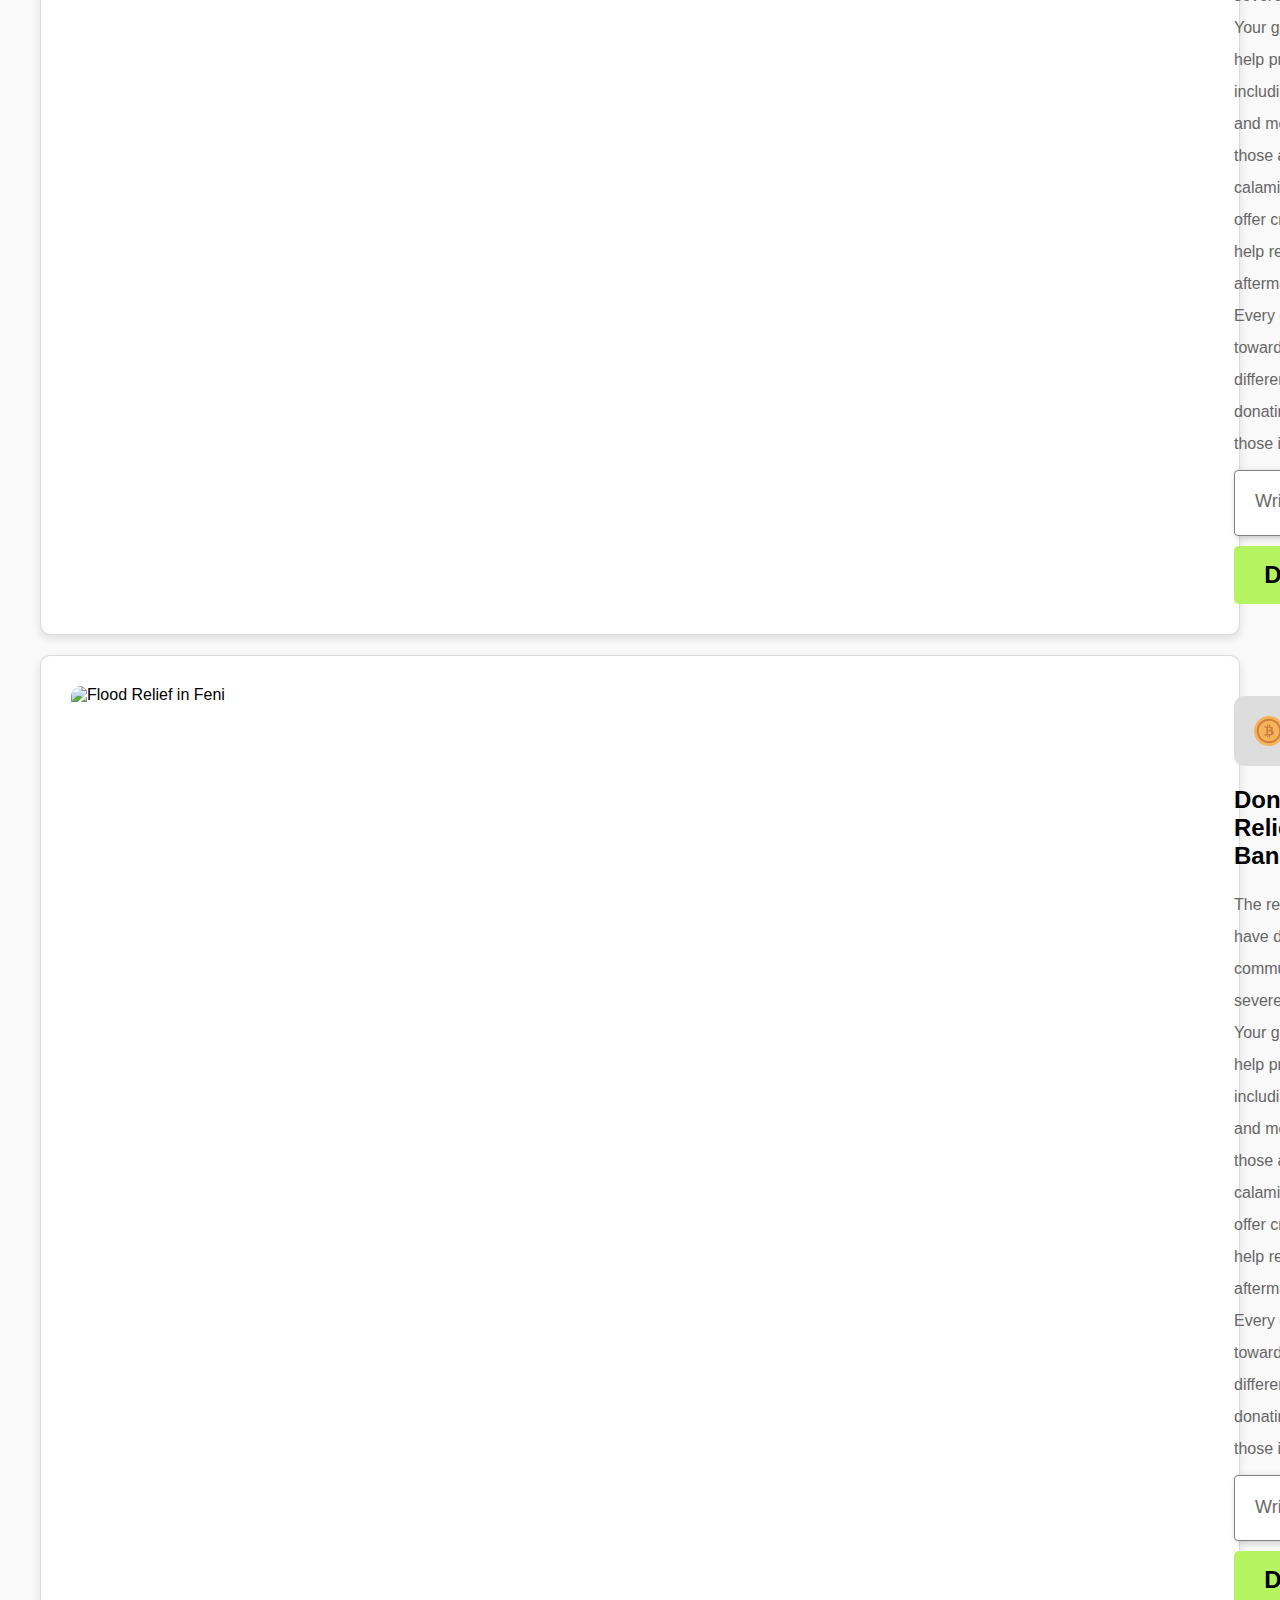
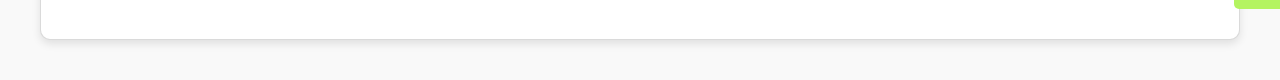
==== commit 8d1a4e2a: "donation and history part" ====
--- a/B10A5.html
+++ b/B10A5.html
@@ -319,6 +319,313 @@
         5000 BDT
       </span>
     </header>
+    <!-- container -->
+    <div class="container">
+      <!-- Tabs for Donation and History -->
+      <div class="tabs">
+        <div class="tab active" id="donation-tab"><b>Donation</b></div>
+        <div class="tab" id="history-tab"><b>History</b></div>
+      </div>
+
+      <!-- Donation Section -->
+      <div id="donation-section">
+        <!-- Donation Cards -->
+
+        <div class="donation-card">
+          <img
+            src="https://via.placeholder.com/150"
+            width="1143"
+            height="500"
+            alt="Flood Relief in Feni"
+          />
+          <div class="donation-content">
+            <div
+              class="donation-amount"
+              style="
+                background-color: #dddddd;
+                border: none;
+                width: fit-content;
+                border-radius: 10px;
+                padding: 20px;
+                display: flex;
+                gap: 5px;
+              "
+            >
+              <?xml version="1.0" encoding="iso-8859-1"?>
+              <!-- Uploaded to: SVG Repo, www.svgrepo.com, Generator: SVG Repo Mixer Tools -->
+              <svg
+                height="30px"
+                width="30px"
+                version="1.1"
+                id="Layer_1"
+                xmlns="http://www.w3.org/2000/svg"
+                xmlns:xlink="http://www.w3.org/1999/xlink"
+                viewBox="0 0 291.764 291.764"
+                xml:space="preserve"
+              >
+                <g>
+                  <path
+                    style="fill: #f4b459"
+                    d="M145.882,0c80.573,0,145.882,65.319,145.882,145.882s-65.31,145.882-145.882,145.882
+		S0,226.446,0,145.882S65.31,0,145.882,0z"
+                  />
+                  <path
+                    style="fill: #d07c40"
+                    d="M145.882,27.399c-65.465,0-118.529,53.065-118.529,118.529s53.065,118.529,118.529,118.529
+		s118.529-53.065,118.529-118.529S211.347,27.399,145.882,27.399z M145.882,246.231c-55.39,0-100.294-44.914-100.294-100.294
+		c0-55.39,44.904-100.294,100.294-100.294s100.294,44.904,100.294,100.294C246.176,201.318,201.272,246.231,145.882,246.231z
+		 M174.63,141.187c6.738-3.483,10.969-9.601,9.984-19.804c-1.331-13.941-14.369-18.618-29.395-19.949l-0.009-19.329h-9.355v18.828
+		l-9.3,0.128V82.104h-9.063v19.329c-2.516,0.055-8.698,0.109-11.124,0.109v-0.064l-16.056-0.009v12.573c0,0,12.008-0.164,11.88,0
+		c4.714,0,6.255,2.772,6.683,5.161l0.009,22.028l1.231,0.082h-1.231v30.863c-0.201,1.504-1.076,3.902-4.367,3.911
+		c0.146,0.137-11.889,0-11.889,0l-2.316,14.05h15.144l12.017,0.073l0.009,19.566h8.78l-0.009-19.357
+		c3.209,0.073,6.282,0.109,9.309,0.1v19.256h10.212v-19.53c19.566-1.131,33.836-6.118,35.541-24.709
+		C192.701,150.56,185.736,143.886,174.63,141.187z M135.698,114.891c6.574,0,27.216-2.115,27.216,11.762
+		c0,13.294-20.642,11.753-27.216,11.753V114.891z M135.698,176.162V150.25c7.896,0,32.632-2.289,32.632,12.956
+		C168.33,177.831,143.594,176.162,135.698,176.162z"
+                  />
+                </g>
+              </svg>
+              600 BDT
+            </div>
+            <h2 style="text-rendering: bold">
+              Donate for Flood Relief in Feni, Bangladesh
+            </h2>
+            <p style="font-size: 16px; line-height: 2">
+              The recent floods in Feni have devastated local communities,
+              leading to severe disruption and loss. Your generous donation will
+              help provide immediate aid, including food, clean water, and
+              medical supplies, to those affected by this calamity. Together, we
+              can offer crucial support and help rebuild lives in the aftermath
+              of this disaster. Every contribution counts towards making a real
+              difference. Please consider donating today to assist those in
+              urgent need.
+            </p>
+            <div
+              style="
+                display: flex;
+                justify-content: space-between;
+                flex-direction: column;
+                gap: 10px;
+              "
+            >
+              <input
+                placeholder="Write Donate Amount"
+                pattern="\d+"
+                class="input"
+                name="text"
+                type="password"
+              />
+              <button class="donate-btn"><b>Donate Now</b></button>
+            </div>
+          </div>
+        </div>
+
+        <div class="donation-card">
+          <img
+            src="https://via.placeholder.com/150"
+            width="1143"
+            height="500"
+            alt="Flood Relief in Feni"
+          />
+          <div class="donation-content">
+            <div
+              class="donation-amount"
+              style="
+                background-color: #dddddd;
+                border: none;
+                width: fit-content;
+                border-radius: 10px;
+                padding: 20px;
+                display: flex;
+                gap: 5px;
+              "
+            >
+              <?xml version="1.0" encoding="iso-8859-1"?>
+              <!-- Uploaded to: SVG Repo, www.svgrepo.com, Generator: SVG Repo Mixer Tools -->
+              <svg
+                height="30px"
+                width="30px"
+                version="1.1"
+                id="Layer_1"
+                xmlns="http://www.w3.org/2000/svg"
+                xmlns:xlink="http://www.w3.org/1999/xlink"
+                viewBox="0 0 291.764 291.764"
+                xml:space="preserve"
+              >
+                <g>
+                  <path
+                    style="fill: #f4b459"
+                    d="M145.882,0c80.573,0,145.882,65.319,145.882,145.882s-65.31,145.882-145.882,145.882
+          S0,226.446,0,145.882S65.31,0,145.882,0z"
+                  />
+                  <path
+                    style="fill: #d07c40"
+                    d="M145.882,27.399c-65.465,0-118.529,53.065-118.529,118.529s53.065,118.529,118.529,118.529
+          s118.529-53.065,118.529-118.529S211.347,27.399,145.882,27.399z M145.882,246.231c-55.39,0-100.294-44.914-100.294-100.294
+          c0-55.39,44.904-100.294,100.294-100.294s100.294,44.904,100.294,100.294C246.176,201.318,201.272,246.231,145.882,246.231z
+           M174.63,141.187c6.738-3.483,10.969-9.601,9.984-19.804c-1.331-13.941-14.369-18.618-29.395-19.949l-0.009-19.329h-9.355v18.828
+          l-9.3,0.128V82.104h-9.063v19.329c-2.516,0.055-8.698,0.109-11.124,0.109v-0.064l-16.056-0.009v12.573c0,0,12.008-0.164,11.88,0
+          c4.714,0,6.255,2.772,6.683,5.161l0.009,22.028l1.231,0.082h-1.231v30.863c-0.201,1.504-1.076,3.902-4.367,3.911
+          c0.146,0.137-11.889,0-11.889,0l-2.316,14.05h15.144l12.017,0.073l0.009,19.566h8.78l-0.009-19.357
+          c3.209,0.073,6.282,0.109,9.309,0.1v19.256h10.212v-19.53c19.566-1.131,33.836-6.118,35.541-24.709
+          C192.701,150.56,185.736,143.886,174.63,141.187z M135.698,114.891c6.574,0,27.216-2.115,27.216,11.762
+          c0,13.294-20.642,11.753-27.216,11.753V114.891z M135.698,176.162V150.25c7.896,0,32.632-2.289,32.632,12.956
+          C168.33,177.831,143.594,176.162,135.698,176.162z"
+                  />
+                </g>
+              </svg>
+              600 BDT
+            </div>
+            <h2 style="text-rendering: bold">
+              Donate for Flood Relief in Feni, Bangladesh
+            </h2>
+            <p style="font-size: 16px; line-height: 2">
+              The recent floods in Feni have devastated local communities,
+              leading to severe disruption and loss. Your generous donation will
+              help provide immediate aid, including food, clean water, and
+              medical supplies, to those affected by this calamity. Together, we
+              can offer crucial support and help rebuild lives in the aftermath
+              of this disaster. Every contribution counts towards making a real
+              difference. Please consider donating today to assist those in
+              urgent need.
+            </p>
+            <div
+              style="
+                display: flex;
+                justify-content: space-between;
+                flex-direction: column;
+                gap: 10px;
+              "
+            >
+              <input
+                placeholder="Write Donate Amount"
+                pattern="\d+"
+                class="input"
+                name="text"
+                type="password"
+              />
+              <button class="donate-btn"><b>Donate Now</b></button>
+            </div>
+          </div>
+        </div>
+
+        <div class="donation-card">
+          <img
+            src="https://via.placeholder.com/150"
+            width="1143"
+            height="500"
+            alt="Flood Relief in Feni"
+          />
+          <div class="donation-content">
+            <div
+              class="donation-amount"
+              style="
+                background-color: #dddddd;
+                border: none;
+                width: fit-content;
+                border-radius: 10px;
+                padding: 20px;
+                display: flex;
+                gap: 5px;
+              "
+            >
+              <?xml version="1.0" encoding="iso-8859-1"?>
+              <!-- Uploaded to: SVG Repo, www.svgrepo.com, Generator: SVG Repo Mixer Tools -->
+              <svg
+                height="30px"
+                width="30px"
+                version="1.1"
+                id="Layer_1"
+                xmlns="http://www.w3.org/2000/svg"
+                xmlns:xlink="http://www.w3.org/1999/xlink"
+                viewBox="0 0 291.764 291.764"
+                xml:space="preserve"
+              >
+                <g>
+                  <path
+                    style="fill: #f4b459"
+                    d="M145.882,0c80.573,0,145.882,65.319,145.882,145.882s-65.31,145.882-145.882,145.882
+          S0,226.446,0,145.882S65.31,0,145.882,0z"
+                  />
+                  <path
+                    style="fill: #d07c40"
+                    d="M145.882,27.399c-65.465,0-118.529,53.065-118.529,118.529s53.065,118.529,118.529,118.529
+          s118.529-53.065,118.529-118.529S211.347,27.399,145.882,27.399z M145.882,246.231c-55.39,0-100.294-44.914-100.294-100.294
+          c0-55.39,44.904-100.294,100.294-100.294s100.294,44.904,100.294,100.294C246.176,201.318,201.272,246.231,145.882,246.231z
+           M174.63,141.187c6.738-3.483,10.969-9.601,9.984-19.804c-1.331-13.941-14.369-18.618-29.395-19.949l-0.009-19.329h-9.355v18.828
+          l-9.3,0.128V82.104h-9.063v19.329c-2.516,0.055-8.698,0.109-11.124,0.109v-0.064l-16.056-0.009v12.573c0,0,12.008-0.164,11.88,0
+          c4.714,0,6.255,2.772,6.683,5.161l0.009,22.028l1.231,0.082h-1.231v30.863c-0.201,1.504-1.076,3.902-4.367,3.911
+          c0.146,0.137-11.889,0-11.889,0l-2.316,14.05h15.144l12.017,0.073l0.009,19.566h8.78l-0.009-19.357
+          c3.209,0.073,6.282,0.109,9.309,0.1v19.256h10.212v-19.53c19.566-1.131,33.836-6.118,35.541-24.709
+          C192.701,150.56,185.736,143.886,174.63,141.187z M135.698,114.891c6.574,0,27.216-2.115,27.216,11.762
+          c0,13.294-20.642,11.753-27.216,11.753V114.891z M135.698,176.162V150.25c7.896,0,32.632-2.289,32.632,12.956
+          C168.33,177.831,143.594,176.162,135.698,176.162z"
+                  />
+                </g>
+              </svg>
+              600 BDT
+            </div>
+            <h2 style="text-rendering: bold">
+              Donate for Flood Relief in Feni, Bangladesh
+            </h2>
+            <p style="font-size: 16px; line-height: 2">
+              The recent floods in Feni have devastated local communities,
+              leading to severe disruption and loss. Your generous donation will
+              help provide immediate aid, including food, clean water, and
+              medical supplies, to those affected by this calamity. Together, we
+              can offer crucial support and help rebuild lives in the aftermath
+              of this disaster. Every contribution counts towards making a real
+              difference. Please consider donating today to assist those in
+              urgent need.
+            </p>
+            <div
+              style="
+                display: flex;
+                justify-content: space-between;
+                flex-direction: column;
+                gap: 10px;
+              "
+            >
+              <input
+                placeholder="Write Donate Amount"
+                pattern="\d+"
+                class="input"
+                name="text"
+                type="password"
+              />
+              <button class="donate-btn"><b>Donate Now</b></button>
+            </div>
+          </div>
+        </div>
+      </div>
+
+      <!-- History Section -->
+      <div id="history-section" class="history-section">
+        <div class="history-card">
+          <h4>96500 Taka is Donated for famine-2024 at Feni, Bangladesh</h4>
+          <p>
+            Date: Tue Sep 17 2024 08:39:11 GMT +0600 (Bangladesh Standard Time)
+          </p>
+        </div>
+
+        <div class="history-card">
+          <h4>6500 Taka is Donated for Flood Relief in Feni, Bangladesh</h4>
+          <p>
+            Date: Tue Sep 17 2024 08:39:11 GMT +0600 (Bangladesh Standard Time)
+          </p>
+        </div>
+
+        <div class="history-card">
+          <h4>
+            15500 Taka is Donated for Aid for Injured in the Quota Movement,
+            Bangladesh
+          </h4>
+          <p>
+            Date: Tue Sep 17 2024 08:39:11 GMT +0600 (Bangladesh Standard Time)
+          </p>
+        </div>
+      </div>
+    </div>
   </body>
   <script src="script.js"></script>
 </html>
--- a/style.css
+++ b/style.css
@@ -0,0 +1,198 @@
+.header {
+    padding: 50px;
+    display: flex;
+    justify-content: space-between;
+    align-items: center;
+    background: #eceae5;
+  }
+  
+  .blog-button {
+    background-color: #b4f461;
+    border: none;
+    padding: 10px 20px;
+    color: #fff;
+    border-radius: 5px;
+    cursor: pointer;
+    color: #333;
+  }
+  
+  body {
+    font-family: Arial, sans-serif;
+    background-color: #f9f9f9;
+    margin: 0;
+    padding: 0;
+  
+  }
+  
+  .container {
+    max-width: 1200px;
+    margin: 0 auto;
+    padding: 20px;
+  }
+  
+  .tabs {
+    display: flex;
+    justify-content: center;
+    margin-bottom: 20px;
+    gap: 10px;
+  }
+  
+  .tab {
+    padding: 15px 25px;
+    cursor: pointer;
+    border: 1px solid #ddd;
+    border-radius: 5px;
+    margin-right: 10px;
+    font-size: larger;
+    color: #666;
+    transition: all 0.3s ease-in-out;
+  }
+  
+  .tab.active {
+    background-color: #b4f461;
+    color: #333;
+    scale: 1.1;
+  }
+  
+  .donation-card,
+  .history-card {
+    background-color: #fff;
+    border-radius: 10px;
+    box-shadow: 0 4px 8px rgba(0, 0, 0, 0.1);
+    margin-bottom: 20px;
+    display: flex;
+    padding: 30px;
+    border: 1px solid rgba(128, 128, 128, 0.295);
+  }
+  
+  .donation-card img {
+    border-radius: 10px;
+    margin-right: 20px;
+  }
+  
+  .donation-content {
+    flex-grow: 1;
+  }
+  
+  .donation-content h3 {
+    margin: 0 0 10px;
+  }
+  
+  .donation-content p {
+    margin: 10px 0;
+    color: #666;
+  }
+  
+  .donation-amount {
+    display: flex;
+    align-items: center;
+    margin: 10px 0;
+    background-color: #ffffff;
+  }
+  
+  .donation-amount img {
+    width: 20px;
+    margin-right: 5px;
+  }
+  
+  .donation-amount {
+    padding: 10px;
+    width: 100%;
+    margin-right: 10px;
+    border: 1px solid #ddd;
+  }
+  
+  .donate-btn {
+    background-color: #b4f461;
+    border: none;
+    padding: 15px 20px;
+    border-radius: 5px;
+    cursor: pointer;
+    font-size: x-large;
+    text-align: center;
+  }
+  
+  /* History section */
+  .history-section {
+    display: none;
+  }
+  
+  .history-card {
+    display: flex;
+    flex-direction: column;
+    padding: 30px;
+    border-radius: 10px;
+    gap: 20px;
+  }
+  
+  .history-card h4 {
+    margin: 0;
+    font-size: 18px;
+  }
+  
+  .history-card p {
+    margin: 5px 0 0;
+    font-size: 14px;
+    color: #888;
+  }
+  
+  /* From Uiverse.io by Creatlydev */
+  .input {
+    max-width: 100%;
+    padding: 12px;
+    padding-inline: 10px;
+  
+    border: 0.5px gray solid;
+    border-radius: 4px;
+    box-shadow: 2px 2px 7px 0 rgb(0, 0, 0, 0.2);
+    outline: none;
+    color: dimgray;
+    height: 40px;
+  }
+  
+  input::placeholder {
+    color: dimgray;
+    font-size: large;
+    padding-inline: 10px;
+    padding-top: auto;
+  }
+  
+  /* Modal styles */
+  .modal {
+    display: none;
+    position: fixed;
+    z-index: 1000;
+    left: 0;
+    top: 0;
+    width: 100%;
+    height: 100%;
+    background-color: rgba(0, 0, 0, 0.5);
+  }
+  
+  .modal-content {
+    position: relative;
+    background-color: #fff;
+    margin: 10% auto;
+    padding: 20px;
+    width: 400px;
+    border-radius: 10px;
+    text-align: center;
+    
+  }
+  
+  .close-btn {
+    position: absolute;
+    top: 10px;
+    right: 20px;
+    font-size: 24px;
+    cursor: pointer;
+  }
+  
+  .confirm-donation {
+    background-color: #a5a5a533;
+    border: none;
+    padding: 10px 20px;
+    border-radius: 5px;
+    cursor: pointer;
+  }
+  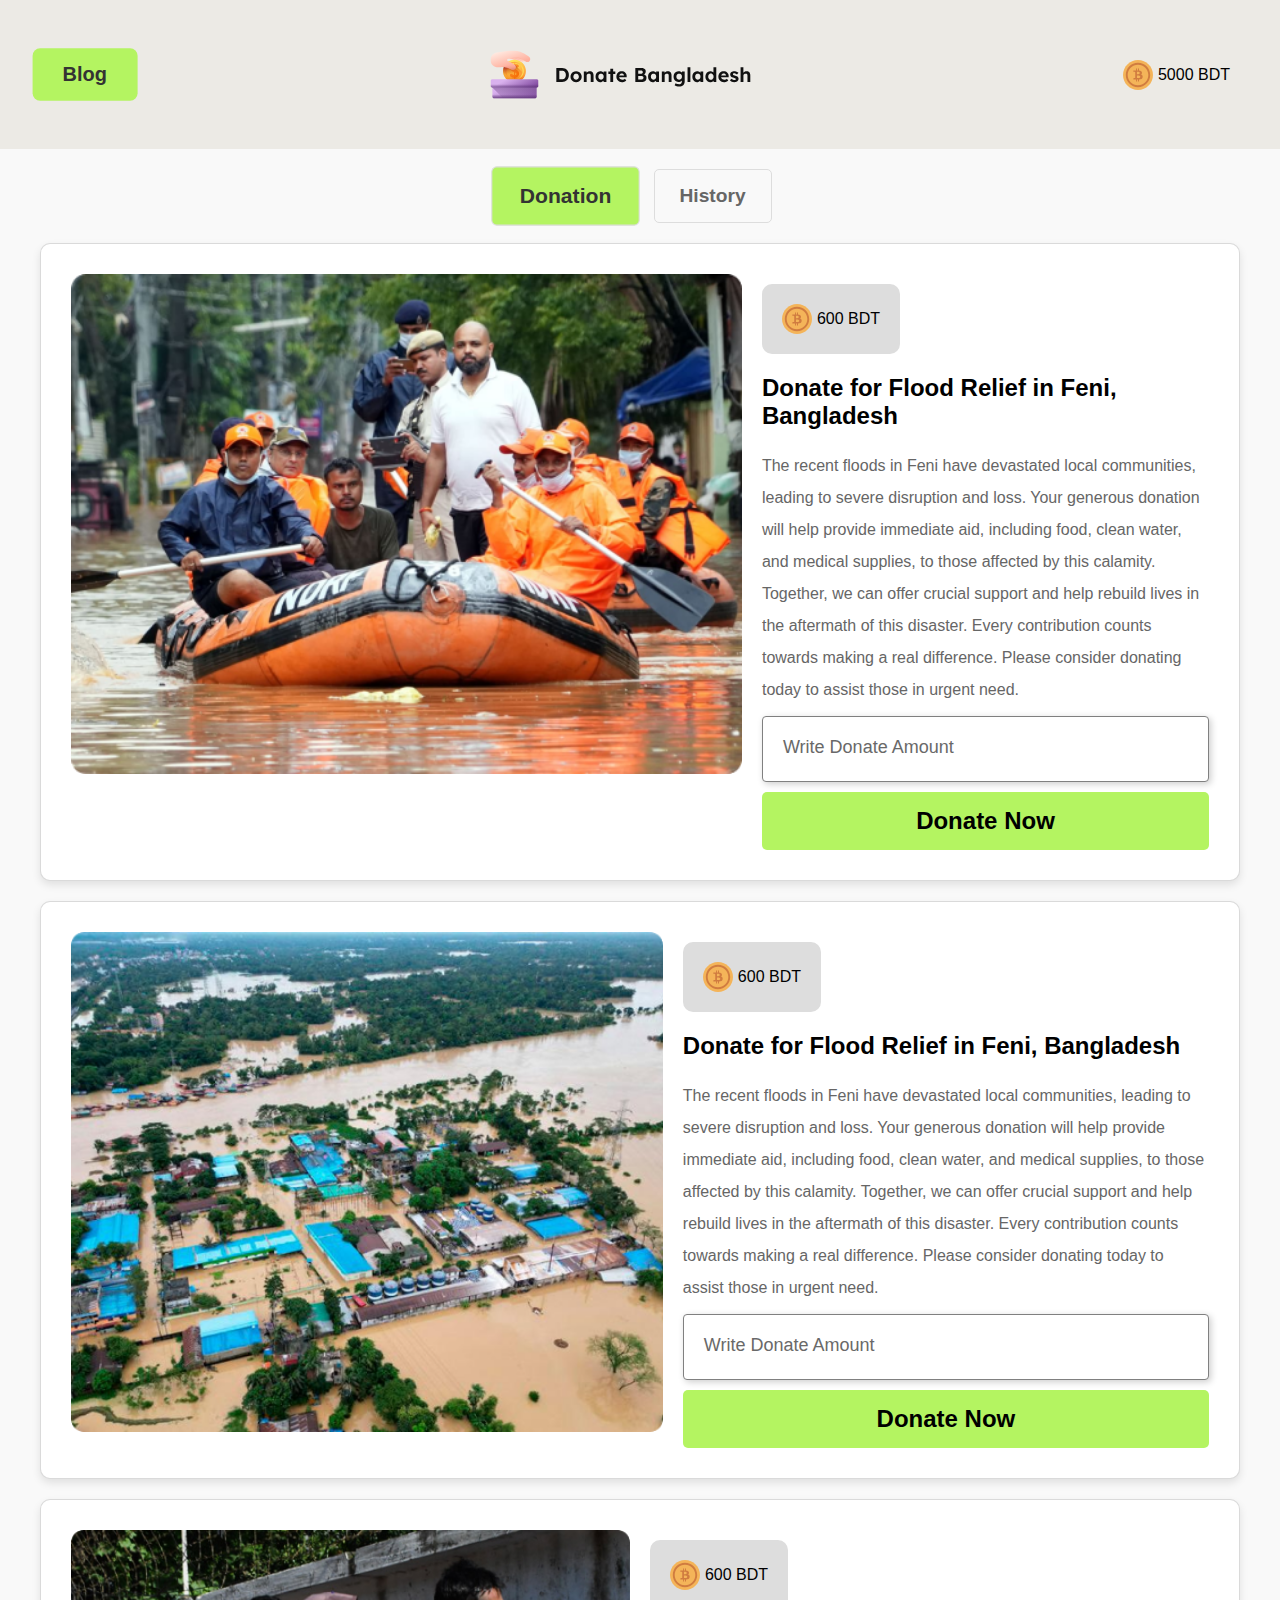
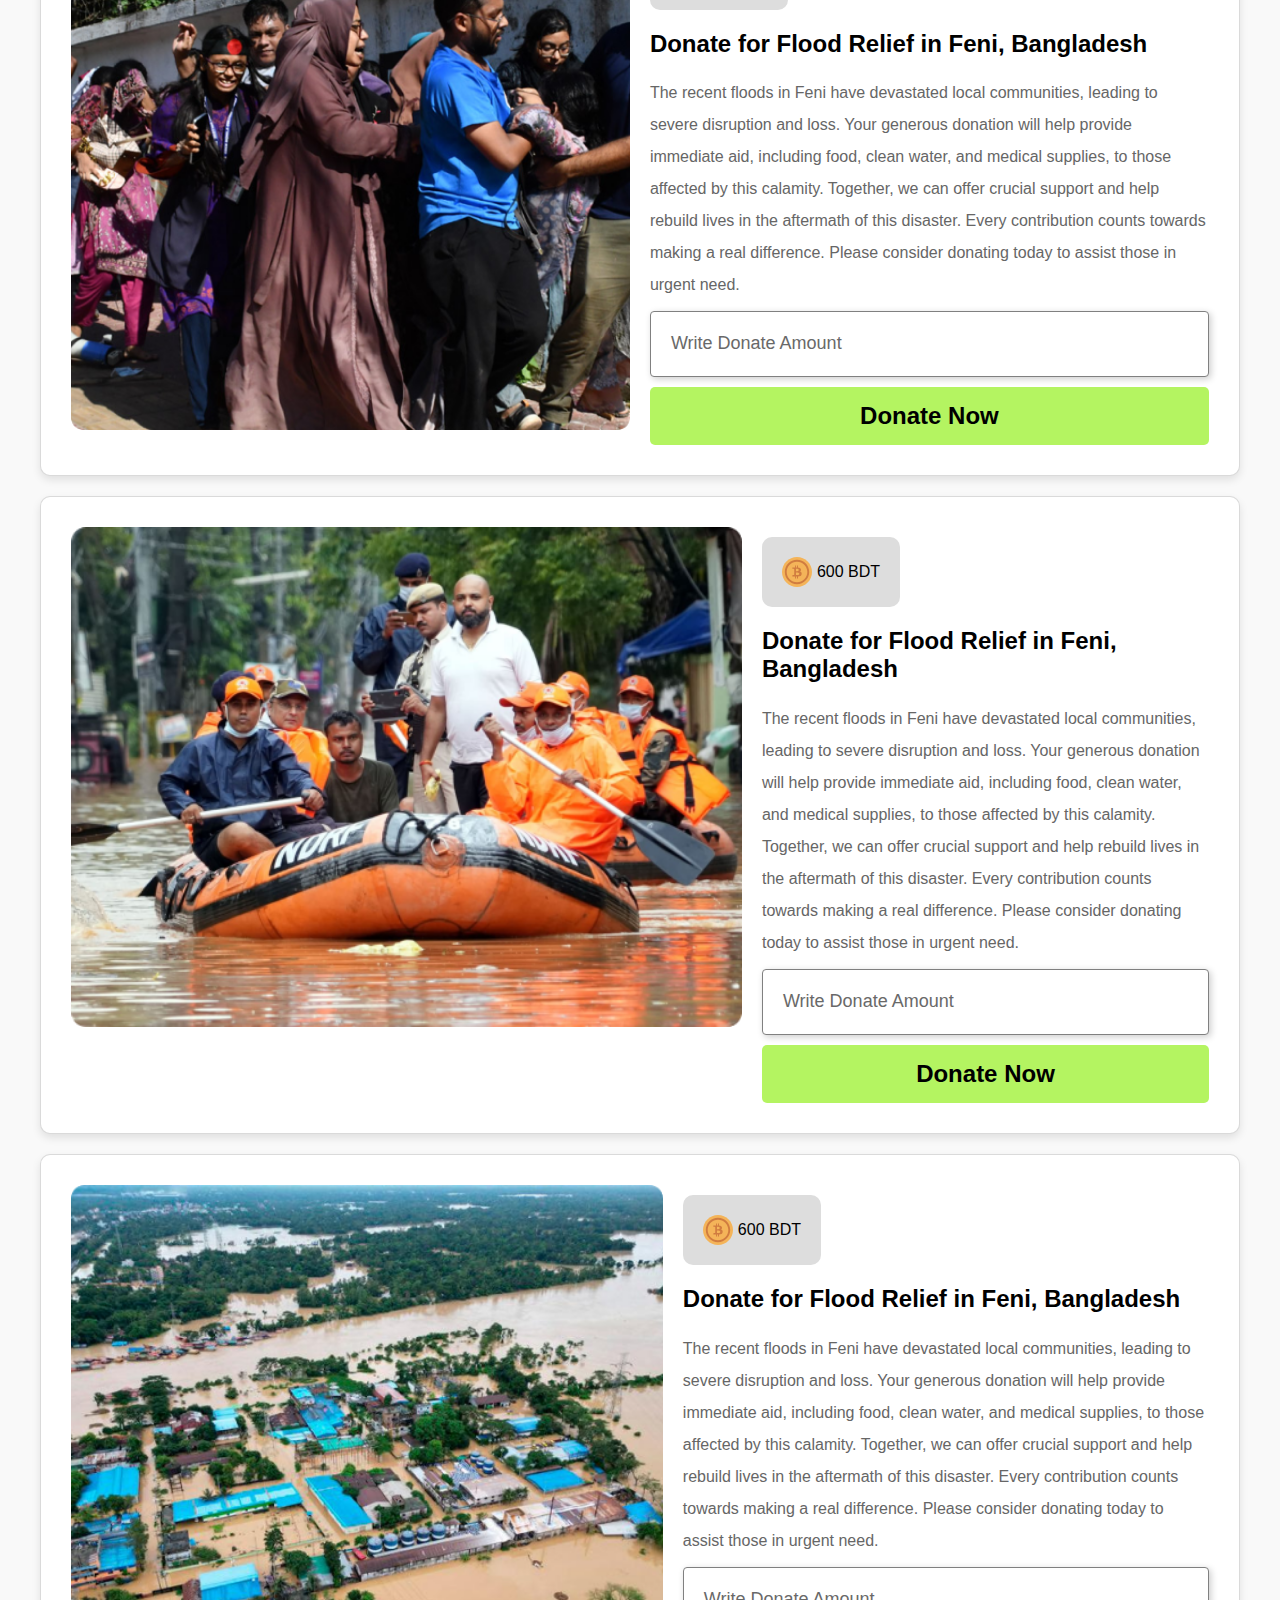
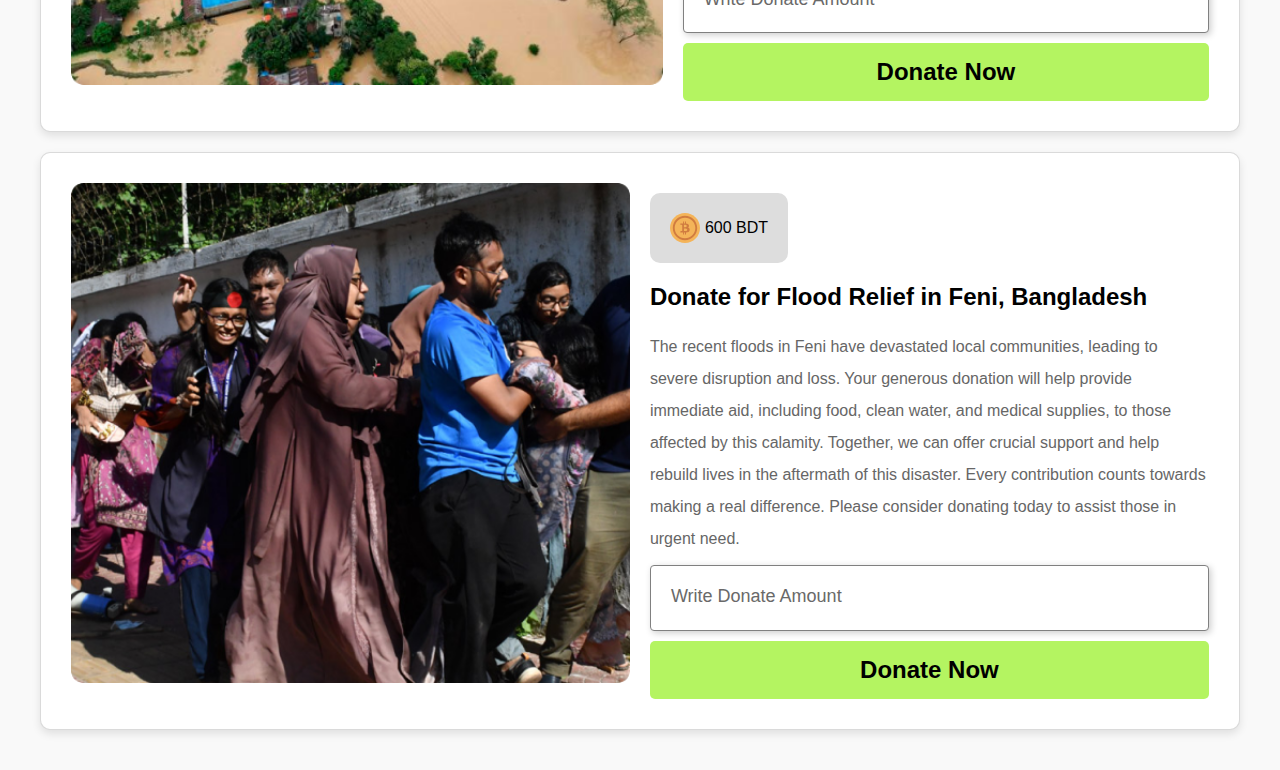
==== commit 17fb152d: "images added" ====
--- a/B10A5.html
+++ b/B10A5.html
@@ -332,8 +332,7 @@
         <!-- Donation Cards -->
 
         <div class="donation-card">
-          <img
-            src="https://via.placeholder.com/150"
+          <img src="../images/noakhali.png"
             width="1143"
             height="500"
             alt="Flood Relief in Feni"
@@ -413,7 +412,7 @@
                 pattern="\d+"
                 class="input"
                 name="text"
-                type="password"
+                type="number"
               />
               <button class="donate-btn"><b>Donate Now</b></button>
             </div>
@@ -422,7 +421,7 @@
 
         <div class="donation-card">
           <img
-            src="https://via.placeholder.com/150"
+            src="../images/feni.png"
             width="1143"
             height="500"
             alt="Flood Relief in Feni"
@@ -502,7 +501,7 @@
                 pattern="\d+"
                 class="input"
                 name="text"
-                type="password"
+                type="number"
               />
               <button class="donate-btn"><b>Donate Now</b></button>
             </div>
@@ -511,7 +510,7 @@
 
         <div class="donation-card">
           <img
-            src="https://via.placeholder.com/150"
+            src="../images/quota-protest.png"
             width="1143"
             height="500"
             alt="Flood Relief in Feni"
@@ -591,7 +590,273 @@
                 pattern="\d+"
                 class="input"
                 name="text"
-                type="password"
+                type="number"
+              />
+              <button class="donate-btn"><b>Donate Now</b></button>
+            </div>
+          </div>
+        </div>
+
+        <div class="donation-card">
+          <img src="../images/noakhali.png"
+            width="1143"
+            height="500"
+            alt="Flood Relief in Feni"
+          />
+          <div class="donation-content">
+            <div
+              class="donation-amount"
+              style="
+                background-color: #dddddd;
+                border: none;
+                width: fit-content;
+                border-radius: 10px;
+                padding: 20px;
+                display: flex;
+                gap: 5px;
+              "
+            >
+              <?xml version="1.0" encoding="iso-8859-1"?>
+              <!-- Uploaded to: SVG Repo, www.svgrepo.com, Generator: SVG Repo Mixer Tools -->
+              <svg
+                height="30px"
+                width="30px"
+                version="1.1"
+                id="Layer_1"
+                xmlns="http://www.w3.org/2000/svg"
+                xmlns:xlink="http://www.w3.org/1999/xlink"
+                viewBox="0 0 291.764 291.764"
+                xml:space="preserve"
+              >
+                <g>
+                  <path
+                    style="fill: #f4b459"
+                    d="M145.882,0c80.573,0,145.882,65.319,145.882,145.882s-65.31,145.882-145.882,145.882
+		S0,226.446,0,145.882S65.31,0,145.882,0z"
+                  />
+                  <path
+                    style="fill: #d07c40"
+                    d="M145.882,27.399c-65.465,0-118.529,53.065-118.529,118.529s53.065,118.529,118.529,118.529
+		s118.529-53.065,118.529-118.529S211.347,27.399,145.882,27.399z M145.882,246.231c-55.39,0-100.294-44.914-100.294-100.294
+		c0-55.39,44.904-100.294,100.294-100.294s100.294,44.904,100.294,100.294C246.176,201.318,201.272,246.231,145.882,246.231z
+		 M174.63,141.187c6.738-3.483,10.969-9.601,9.984-19.804c-1.331-13.941-14.369-18.618-29.395-19.949l-0.009-19.329h-9.355v18.828
+		l-9.3,0.128V82.104h-9.063v19.329c-2.516,0.055-8.698,0.109-11.124,0.109v-0.064l-16.056-0.009v12.573c0,0,12.008-0.164,11.88,0
+		c4.714,0,6.255,2.772,6.683,5.161l0.009,22.028l1.231,0.082h-1.231v30.863c-0.201,1.504-1.076,3.902-4.367,3.911
+		c0.146,0.137-11.889,0-11.889,0l-2.316,14.05h15.144l12.017,0.073l0.009,19.566h8.78l-0.009-19.357
+		c3.209,0.073,6.282,0.109,9.309,0.1v19.256h10.212v-19.53c19.566-1.131,33.836-6.118,35.541-24.709
+		C192.701,150.56,185.736,143.886,174.63,141.187z M135.698,114.891c6.574,0,27.216-2.115,27.216,11.762
+		c0,13.294-20.642,11.753-27.216,11.753V114.891z M135.698,176.162V150.25c7.896,0,32.632-2.289,32.632,12.956
+		C168.33,177.831,143.594,176.162,135.698,176.162z"
+                  />
+                </g>
+              </svg>
+              600 BDT
+            </div>
+            <h2 style="text-rendering: bold">
+              Donate for Flood Relief in Feni, Bangladesh
+            </h2>
+            <p style="font-size: 16px; line-height: 2">
+              The recent floods in Feni have devastated local communities,
+              leading to severe disruption and loss. Your generous donation will
+              help provide immediate aid, including food, clean water, and
+              medical supplies, to those affected by this calamity. Together, we
+              can offer crucial support and help rebuild lives in the aftermath
+              of this disaster. Every contribution counts towards making a real
+              difference. Please consider donating today to assist those in
+              urgent need.
+            </p>
+            <div
+              style="
+                display: flex;
+                justify-content: space-between;
+                flex-direction: column;
+                gap: 10px;
+              "
+            >
+              <input
+                placeholder="Write Donate Amount"
+                pattern="\d+"
+                class="input"
+                name="text"
+                type="number"
+              />
+              <button class="donate-btn"><b>Donate Now</b></button>
+            </div>
+          </div>
+        </div>
+
+        <div class="donation-card">
+          <img
+            src="../images/feni.png"
+            width="1143"
+            height="500"
+            alt="Flood Relief in Feni"
+          />
+          <div class="donation-content">
+            <div
+              class="donation-amount"
+              style="
+                background-color: #dddddd;
+                border: none;
+                width: fit-content;
+                border-radius: 10px;
+                padding: 20px;
+                display: flex;
+                gap: 5px;
+              "
+            >
+              <?xml version="1.0" encoding="iso-8859-1"?>
+              <!-- Uploaded to: SVG Repo, www.svgrepo.com, Generator: SVG Repo Mixer Tools -->
+              <svg
+                height="30px"
+                width="30px"
+                version="1.1"
+                id="Layer_1"
+                xmlns="http://www.w3.org/2000/svg"
+                xmlns:xlink="http://www.w3.org/1999/xlink"
+                viewBox="0 0 291.764 291.764"
+                xml:space="preserve"
+              >
+                <g>
+                  <path
+                    style="fill: #f4b459"
+                    d="M145.882,0c80.573,0,145.882,65.319,145.882,145.882s-65.31,145.882-145.882,145.882
+          S0,226.446,0,145.882S65.31,0,145.882,0z"
+                  />
+                  <path
+                    style="fill: #d07c40"
+                    d="M145.882,27.399c-65.465,0-118.529,53.065-118.529,118.529s53.065,118.529,118.529,118.529
+          s118.529-53.065,118.529-118.529S211.347,27.399,145.882,27.399z M145.882,246.231c-55.39,0-100.294-44.914-100.294-100.294
+          c0-55.39,44.904-100.294,100.294-100.294s100.294,44.904,100.294,100.294C246.176,201.318,201.272,246.231,145.882,246.231z
+           M174.63,141.187c6.738-3.483,10.969-9.601,9.984-19.804c-1.331-13.941-14.369-18.618-29.395-19.949l-0.009-19.329h-9.355v18.828
+          l-9.3,0.128V82.104h-9.063v19.329c-2.516,0.055-8.698,0.109-11.124,0.109v-0.064l-16.056-0.009v12.573c0,0,12.008-0.164,11.88,0
+          c4.714,0,6.255,2.772,6.683,5.161l0.009,22.028l1.231,0.082h-1.231v30.863c-0.201,1.504-1.076,3.902-4.367,3.911
+          c0.146,0.137-11.889,0-11.889,0l-2.316,14.05h15.144l12.017,0.073l0.009,19.566h8.78l-0.009-19.357
+          c3.209,0.073,6.282,0.109,9.309,0.1v19.256h10.212v-19.53c19.566-1.131,33.836-6.118,35.541-24.709
+          C192.701,150.56,185.736,143.886,174.63,141.187z M135.698,114.891c6.574,0,27.216-2.115,27.216,11.762
+          c0,13.294-20.642,11.753-27.216,11.753V114.891z M135.698,176.162V150.25c7.896,0,32.632-2.289,32.632,12.956
+          C168.33,177.831,143.594,176.162,135.698,176.162z"
+                  />
+                </g>
+              </svg>
+              600 BDT
+            </div>
+            <h2 style="text-rendering: bold">
+              Donate for Flood Relief in Feni, Bangladesh
+            </h2>
+            <p style="font-size: 16px; line-height: 2">
+              The recent floods in Feni have devastated local communities,
+              leading to severe disruption and loss. Your generous donation will
+              help provide immediate aid, including food, clean water, and
+              medical supplies, to those affected by this calamity. Together, we
+              can offer crucial support and help rebuild lives in the aftermath
+              of this disaster. Every contribution counts towards making a real
+              difference. Please consider donating today to assist those in
+              urgent need.
+            </p>
+            <div
+              style="
+                display: flex;
+                justify-content: space-between;
+                flex-direction: column;
+                gap: 10px;
+              "
+            >
+              <input
+                placeholder="Write Donate Amount"
+                pattern="\d+"
+                class="input"
+                name="text"
+                type="number"
+              />
+              <button class="donate-btn"><b>Donate Now</b></button>
+            </div>
+          </div>
+        </div>
+
+        <div class="donation-card">
+          <img
+            src="../images/quota-protest.png"
+            width="1143"
+            height="500"
+            alt="Flood Relief in Feni"
+          />
+          <div class="donation-content">
+            <div
+              class="donation-amount"
+              style="
+                background-color: #dddddd;
+                border: none;
+                width: fit-content;
+                border-radius: 10px;
+                padding: 20px;
+                display: flex;
+                gap: 5px;
+              "
+            >
+              <?xml version="1.0" encoding="iso-8859-1"?>
+              <!-- Uploaded to: SVG Repo, www.svgrepo.com, Generator: SVG Repo Mixer Tools -->
+              <svg
+                height="30px"
+                width="30px"
+                version="1.1"
+                id="Layer_1"
+                xmlns="http://www.w3.org/2000/svg"
+                xmlns:xlink="http://www.w3.org/1999/xlink"
+                viewBox="0 0 291.764 291.764"
+                xml:space="preserve"
+              >
+                <g>
+                  <path
+                    style="fill: #f4b459"
+                    d="M145.882,0c80.573,0,145.882,65.319,145.882,145.882s-65.31,145.882-145.882,145.882
+          S0,226.446,0,145.882S65.31,0,145.882,0z"
+                  />
+                  <path
+                    style="fill: #d07c40"
+                    d="M145.882,27.399c-65.465,0-118.529,53.065-118.529,118.529s53.065,118.529,118.529,118.529
+          s118.529-53.065,118.529-118.529S211.347,27.399,145.882,27.399z M145.882,246.231c-55.39,0-100.294-44.914-100.294-100.294
+          c0-55.39,44.904-100.294,100.294-100.294s100.294,44.904,100.294,100.294C246.176,201.318,201.272,246.231,145.882,246.231z
+           M174.63,141.187c6.738-3.483,10.969-9.601,9.984-19.804c-1.331-13.941-14.369-18.618-29.395-19.949l-0.009-19.329h-9.355v18.828
+          l-9.3,0.128V82.104h-9.063v19.329c-2.516,0.055-8.698,0.109-11.124,0.109v-0.064l-16.056-0.009v12.573c0,0,12.008-0.164,11.88,0
+          c4.714,0,6.255,2.772,6.683,5.161l0.009,22.028l1.231,0.082h-1.231v30.863c-0.201,1.504-1.076,3.902-4.367,3.911
+          c0.146,0.137-11.889,0-11.889,0l-2.316,14.05h15.144l12.017,0.073l0.009,19.566h8.78l-0.009-19.357
+          c3.209,0.073,6.282,0.109,9.309,0.1v19.256h10.212v-19.53c19.566-1.131,33.836-6.118,35.541-24.709
+          C192.701,150.56,185.736,143.886,174.63,141.187z M135.698,114.891c6.574,0,27.216-2.115,27.216,11.762
+          c0,13.294-20.642,11.753-27.216,11.753V114.891z M135.698,176.162V150.25c7.896,0,32.632-2.289,32.632,12.956
+          C168.33,177.831,143.594,176.162,135.698,176.162z"
+                  />
+                </g>
+              </svg>
+              600 BDT
+            </div>
+            <h2 style="text-rendering: bold">
+              Donate for Flood Relief in Feni, Bangladesh
+            </h2>
+            <p style="font-size: 16px; line-height: 2">
+              The recent floods in Feni have devastated local communities,
+              leading to severe disruption and loss. Your generous donation will
+              help provide immediate aid, including food, clean water, and
+              medical supplies, to those affected by this calamity. Together, we
+              can offer crucial support and help rebuild lives in the aftermath
+              of this disaster. Every contribution counts towards making a real
+              difference. Please consider donating today to assist those in
+              urgent need.
+            </p>
+            <div
+              style="
+                display: flex;
+                justify-content: space-between;
+                flex-direction: column;
+                gap: 10px;
+              "
+            >
+              <input
+                placeholder="Write Donate Amount"
+                pattern="\d+"
+                class="input"
+                name="text"
+                type="number"
               />
               <button class="donate-btn"><b>Donate Now</b></button>
             </div>
@@ -626,6 +891,50 @@
         </div>
       </div>
     </div>
+     <!-- Modal Structure -->
+     <div id="donation-modal" class="modal">
+      <div class="modal-content">
+        <h1>Congrates!</h1>
+        <?xml version="1.0" encoding="iso-8859-1"?>
+        <!-- Uploaded to: SVG Repo, www.svgrepo.com, Generator: SVG Repo Mixer Tools -->
+        <svg
+          height="80px"
+          width="80px"
+          version="1.1"
+          id="Layer_1"
+          xmlns="http://www.w3.org/2000/svg"
+          xmlns:xlink="http://www.w3.org/1999/xlink"
+          viewBox="0 0 291.764 291.764"
+          xml:space="preserve"
+        >
+          <g>
+            <path
+              style="fill: #f4b459"
+              d="M145.882,0c80.573,0,145.882,65.319,145.882,145.882s-65.31,145.882-145.882,145.882
+		S0,226.446,0,145.882S65.31,0,145.882,0z"
+            />
+            <path
+              style="fill: #d07c40"
+              d="M145.882,27.399c-65.465,0-118.529,53.065-118.529,118.529s53.065,118.529,118.529,118.529
+		s118.529-53.065,118.529-118.529S211.347,27.399,145.882,27.399z M145.882,246.231c-55.39,0-100.294-44.914-100.294-100.294
+		c0-55.39,44.904-100.294,100.294-100.294s100.294,44.904,100.294,100.294C246.176,201.318,201.272,246.231,145.882,246.231z
+		 M174.63,141.187c6.738-3.483,10.969-9.601,9.984-19.804c-1.331-13.941-14.369-18.618-29.395-19.949l-0.009-19.329h-9.355v18.828
+		l-9.3,0.128V82.104h-9.063v19.329c-2.516,0.055-8.698,0.109-11.124,0.109v-0.064l-16.056-0.009v12.573c0,0,12.008-0.164,11.88,0
+		c4.714,0,6.255,2.772,6.683,5.161l0.009,22.028l1.231,0.082h-1.231v30.863c-0.201,1.504-1.076,3.902-4.367,3.911
+		c0.146,0.137-11.889,0-11.889,0l-2.316,14.05h15.144l12.017,0.073l0.009,19.566h8.78l-0.009-19.357
+		c3.209,0.073,6.282,0.109,9.309,0.1v19.256h10.212v-19.53c19.566-1.131,33.836-6.118,35.541-24.709
+		C192.701,150.56,185.736,143.886,174.63,141.187z M135.698,114.891c6.574,0,27.216-2.115,27.216,11.762
+		c0,13.294-20.642,11.753-27.216,11.753V114.891z M135.698,176.162V150.25c7.896,0,32.632-2.289,32.632,12.956
+		C168.33,177.831,143.594,176.162,135.698,176.162z"
+            />
+          </g>
+        </svg>
+
+        <p>Are you sure you want to proceed with the donation?</p>
+        <h2>Successfully</h2>
+        <button class="confirm-donation"><b>Confirm Donation</b></button>
+      </div>
+    </div>
   </body>
   <script src="script.js"></script>
 </html>
